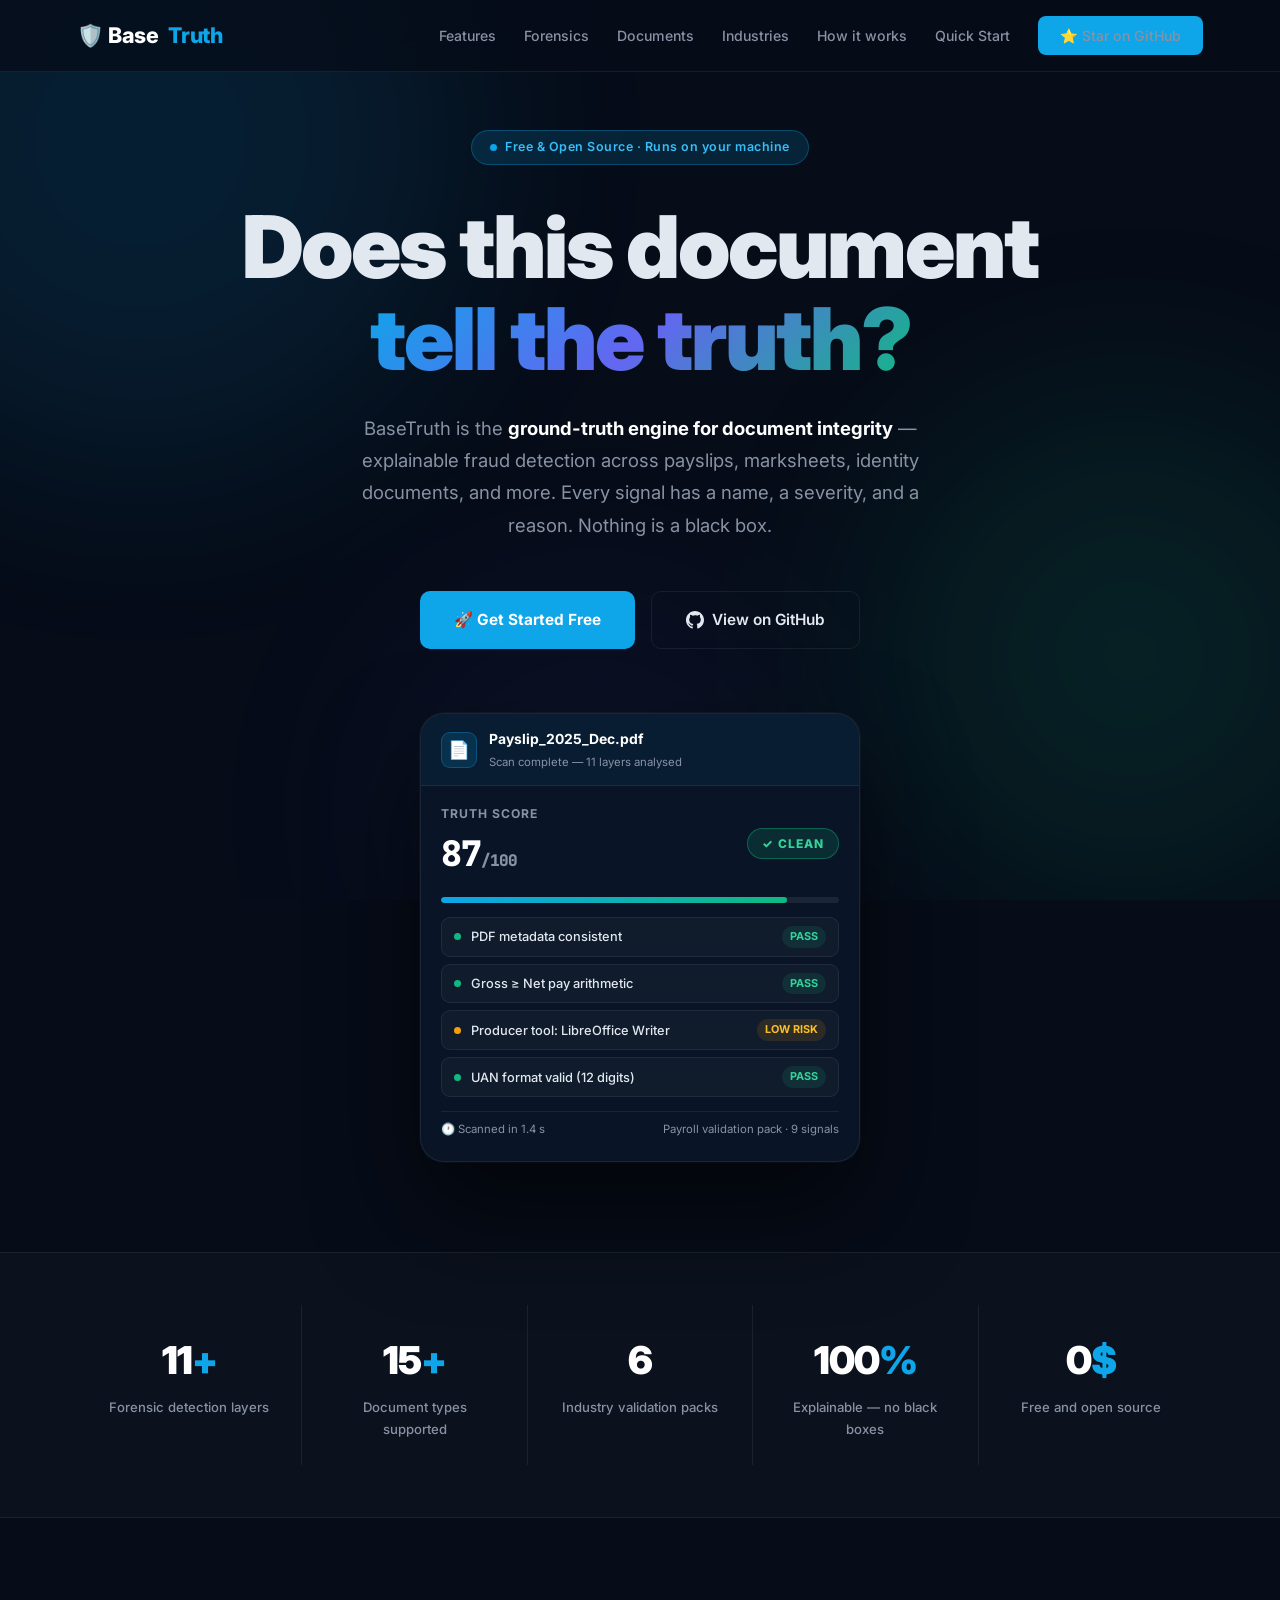
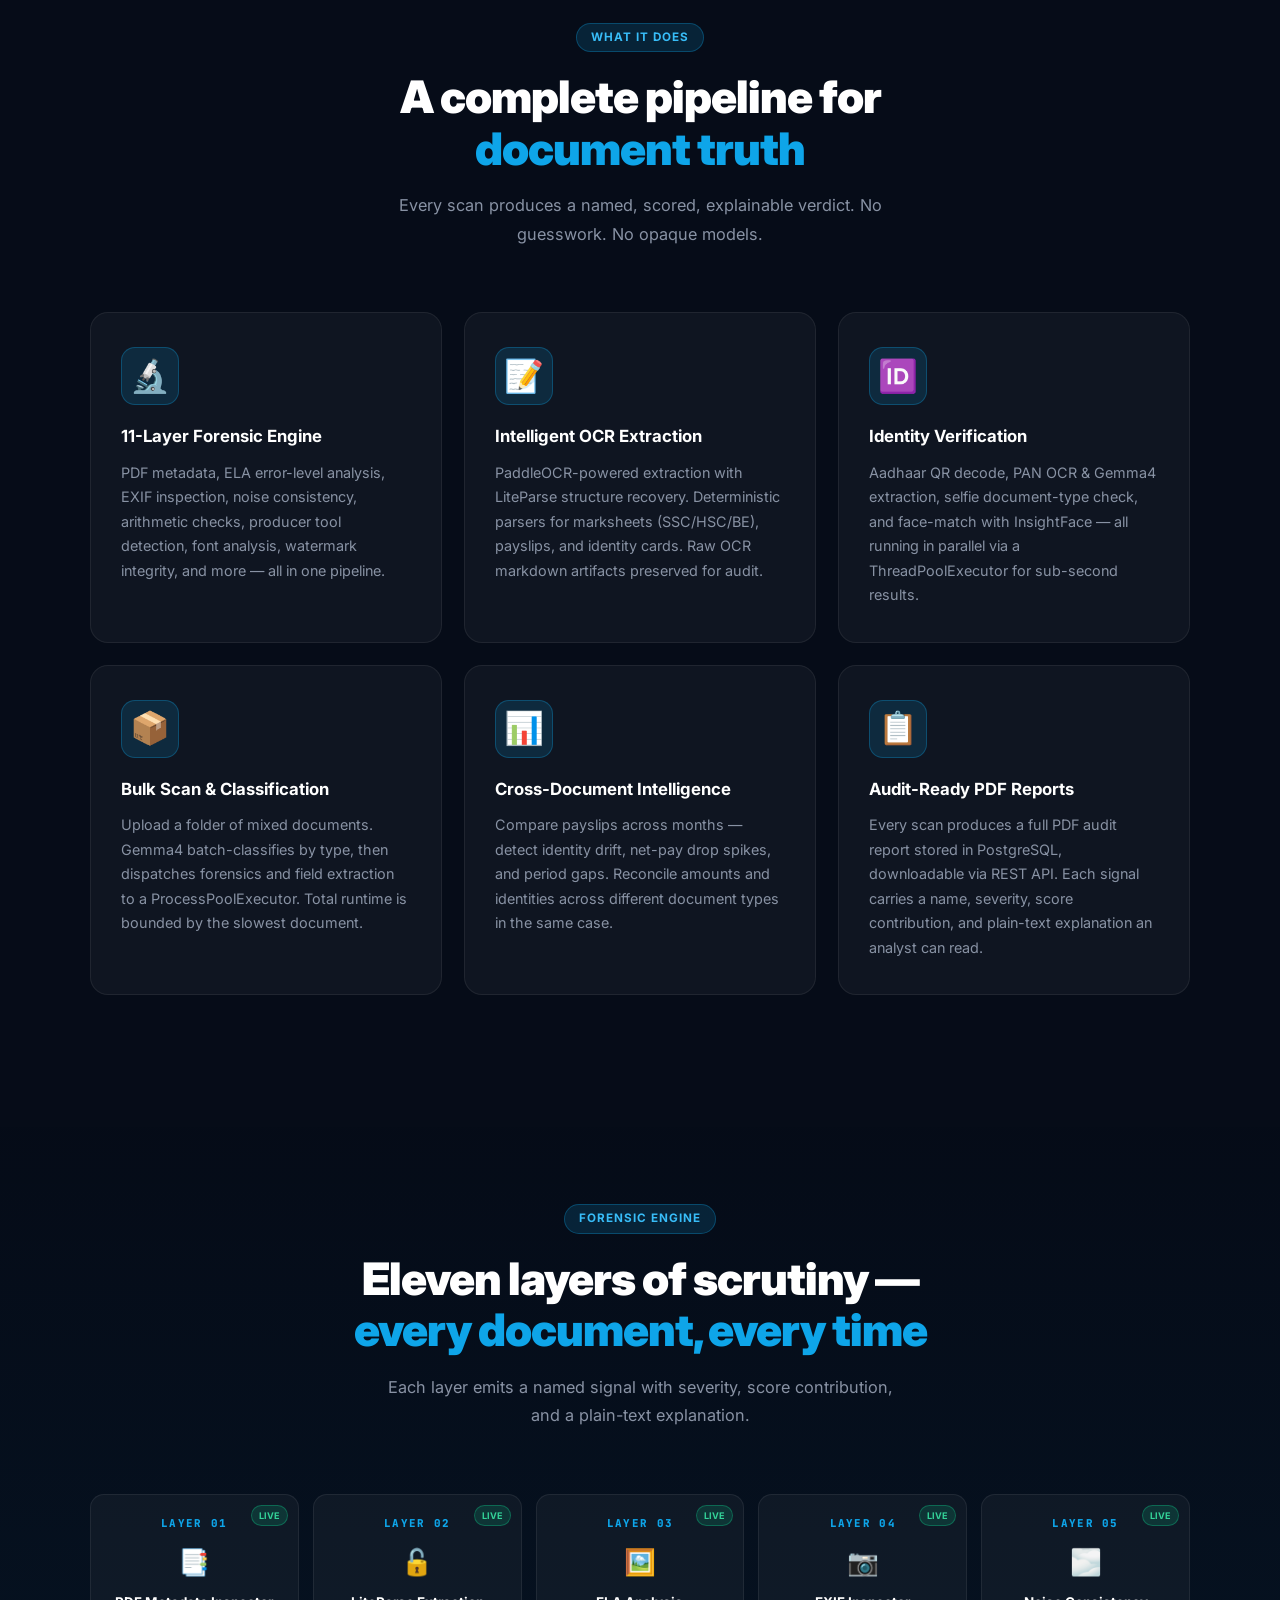
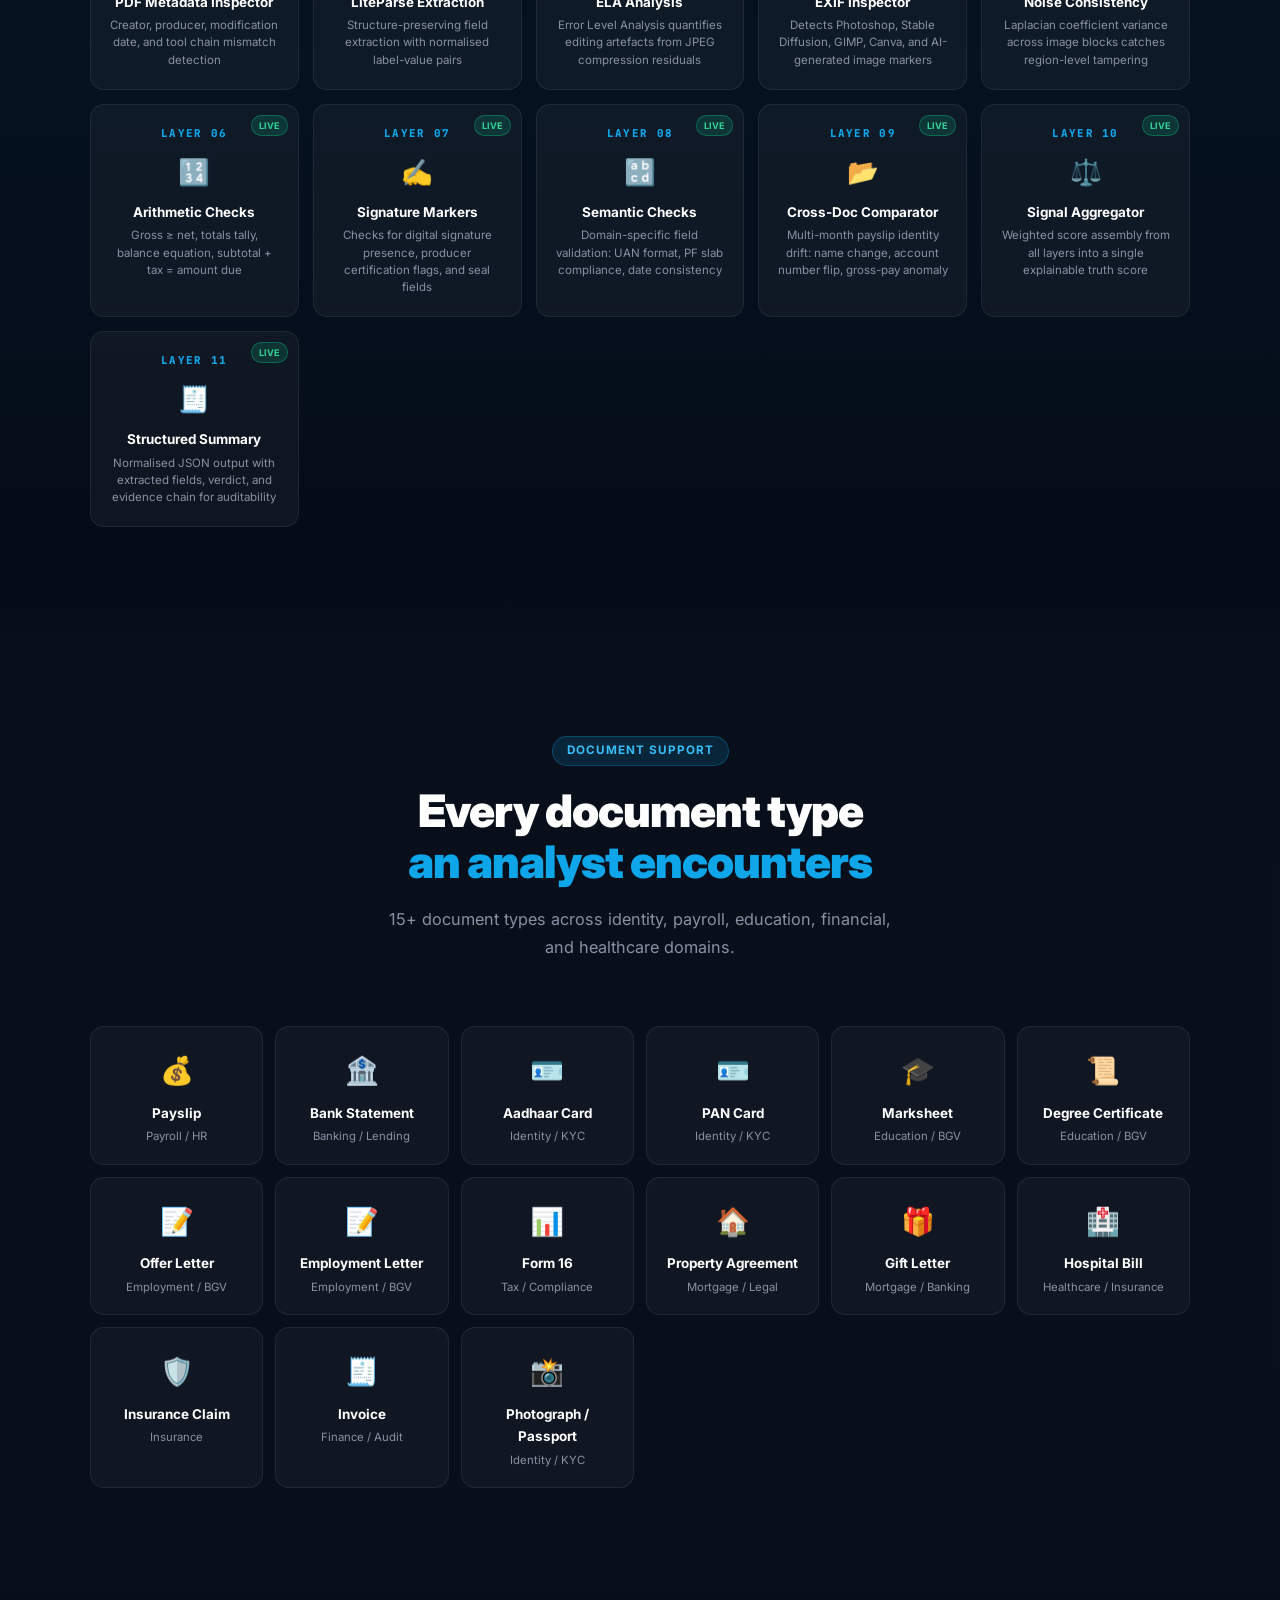
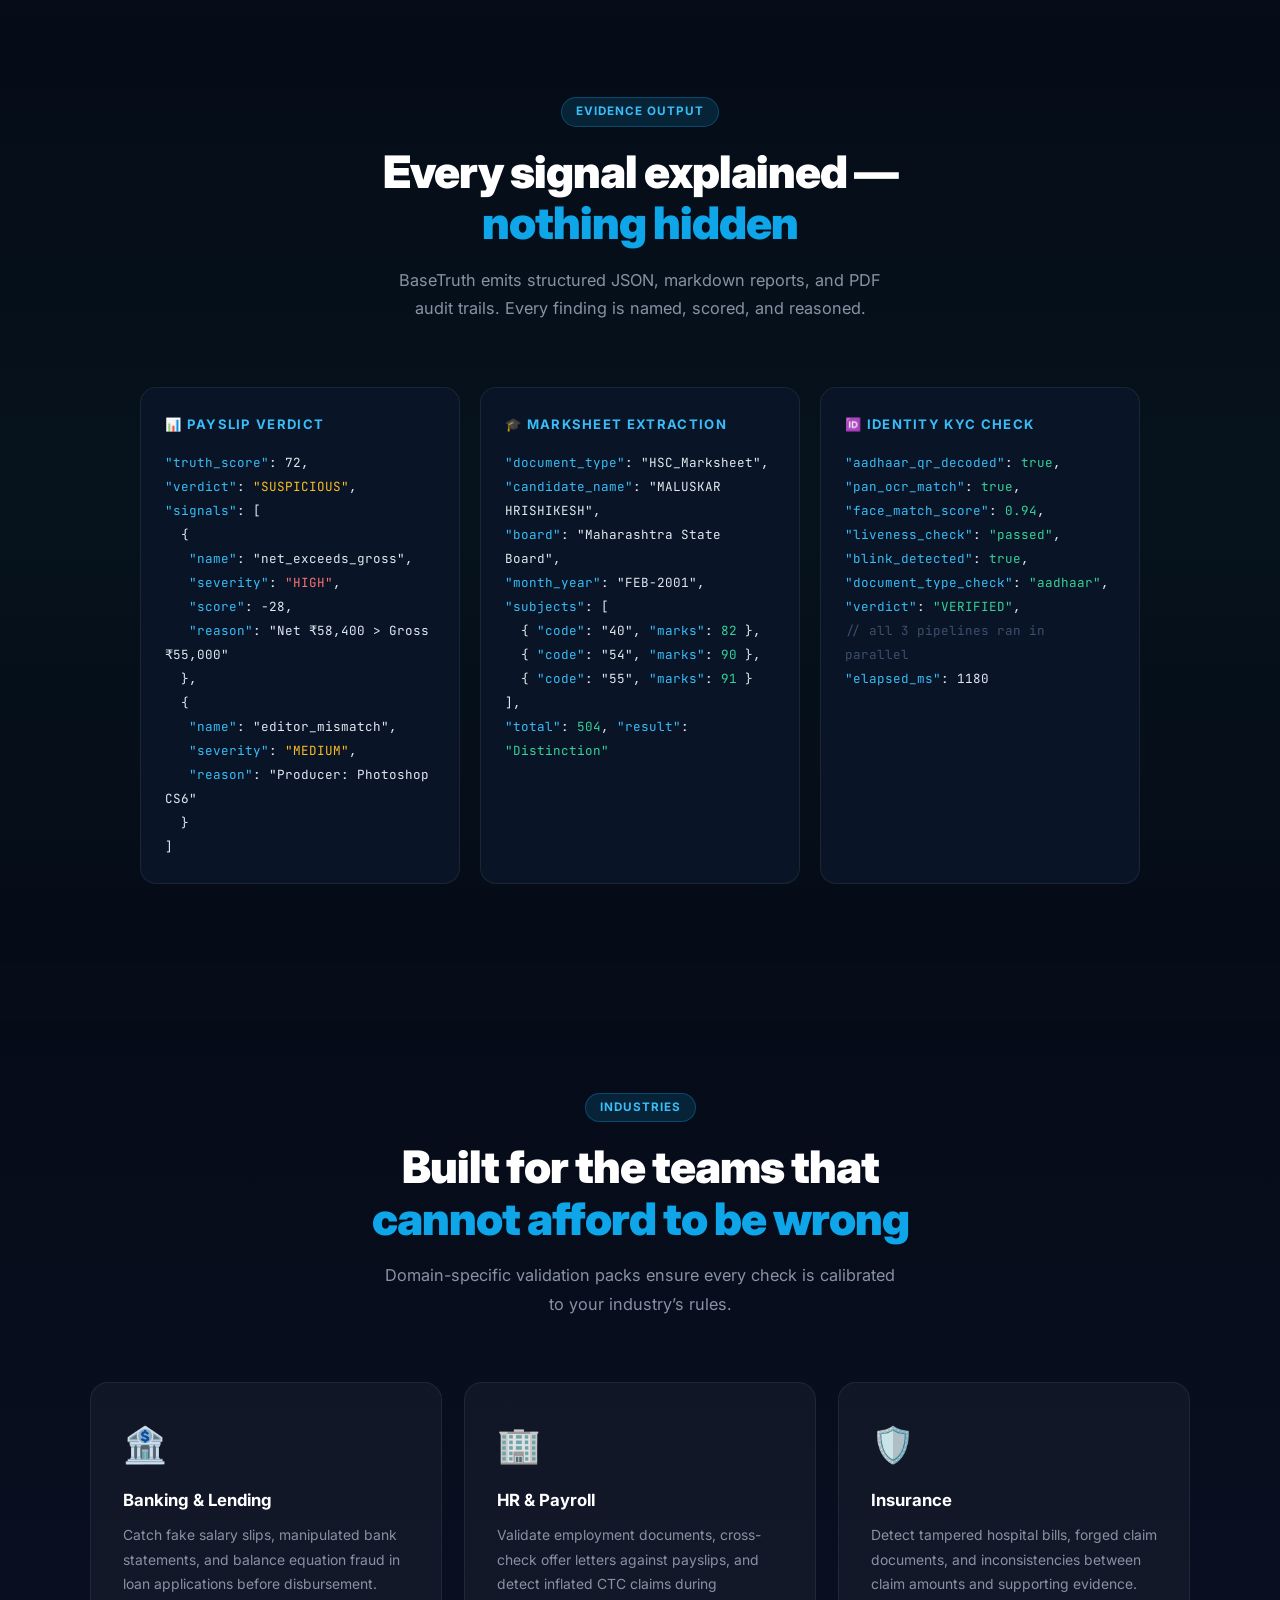
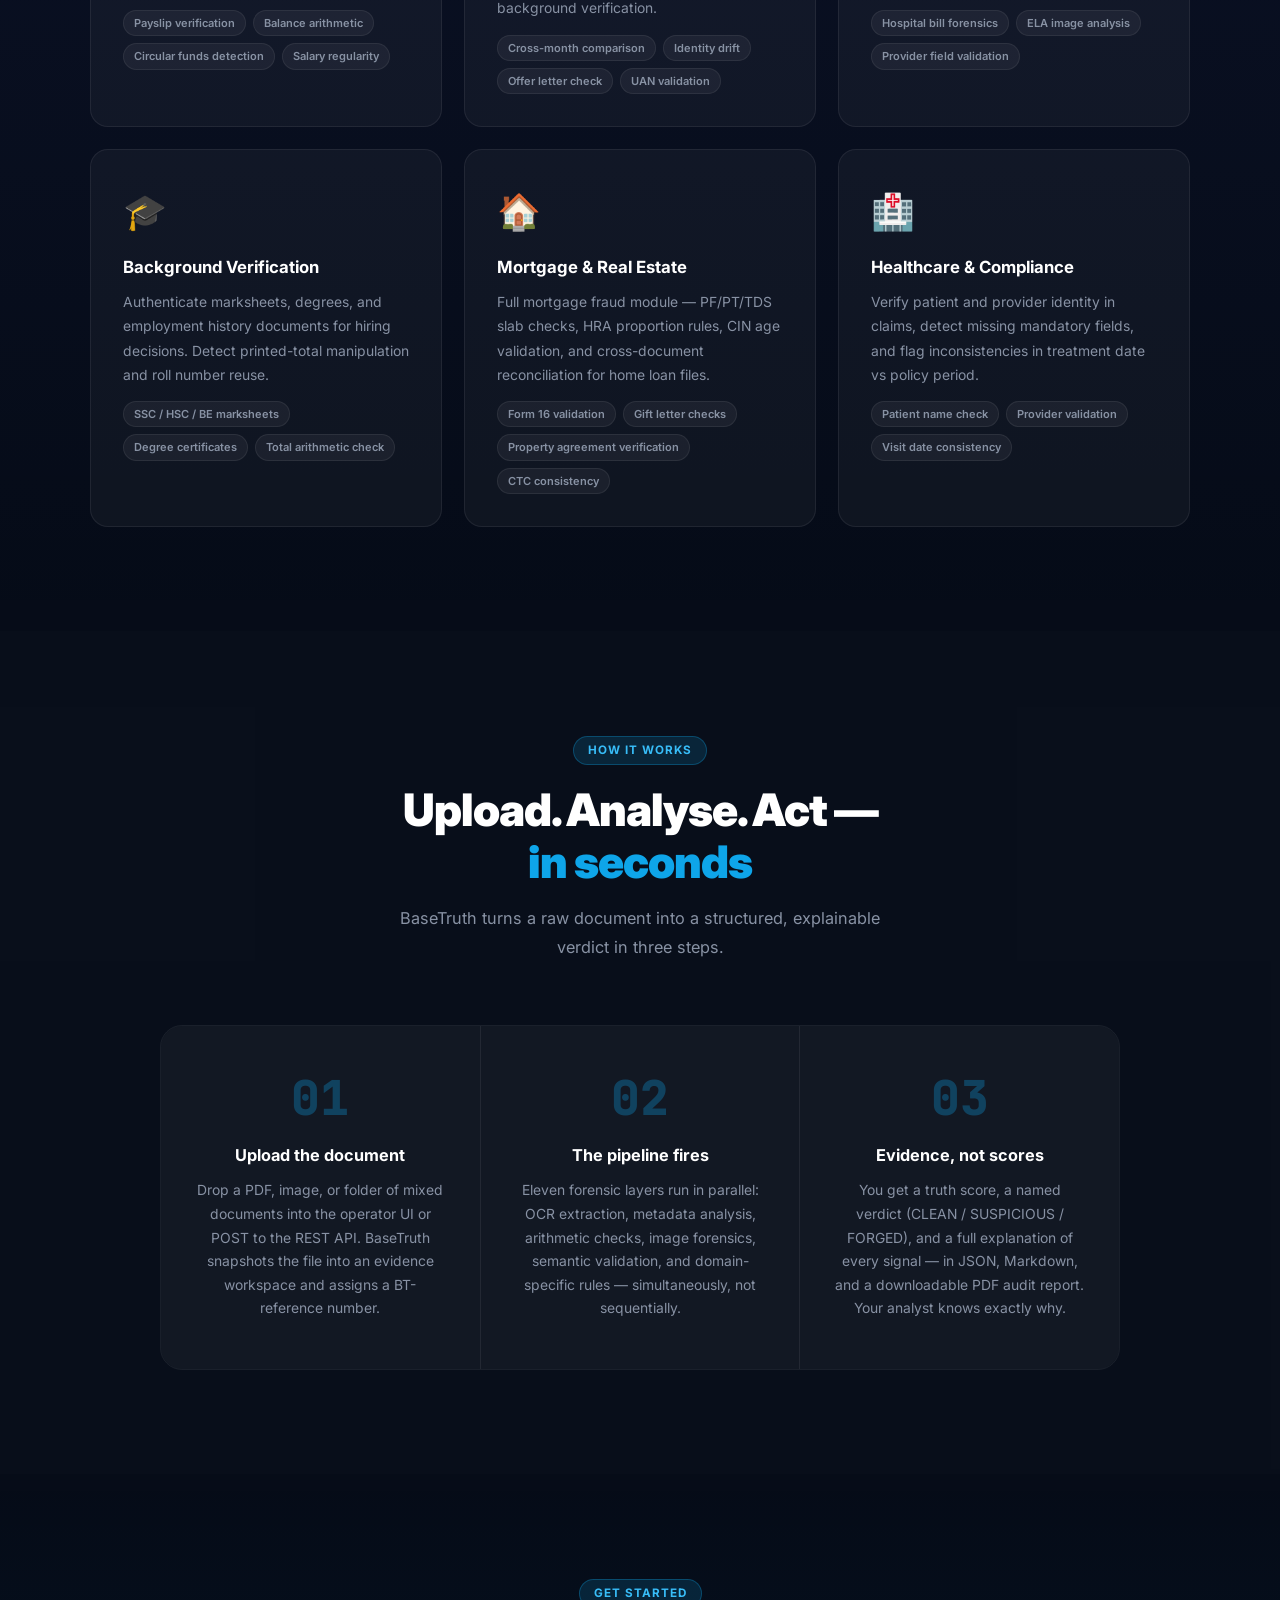
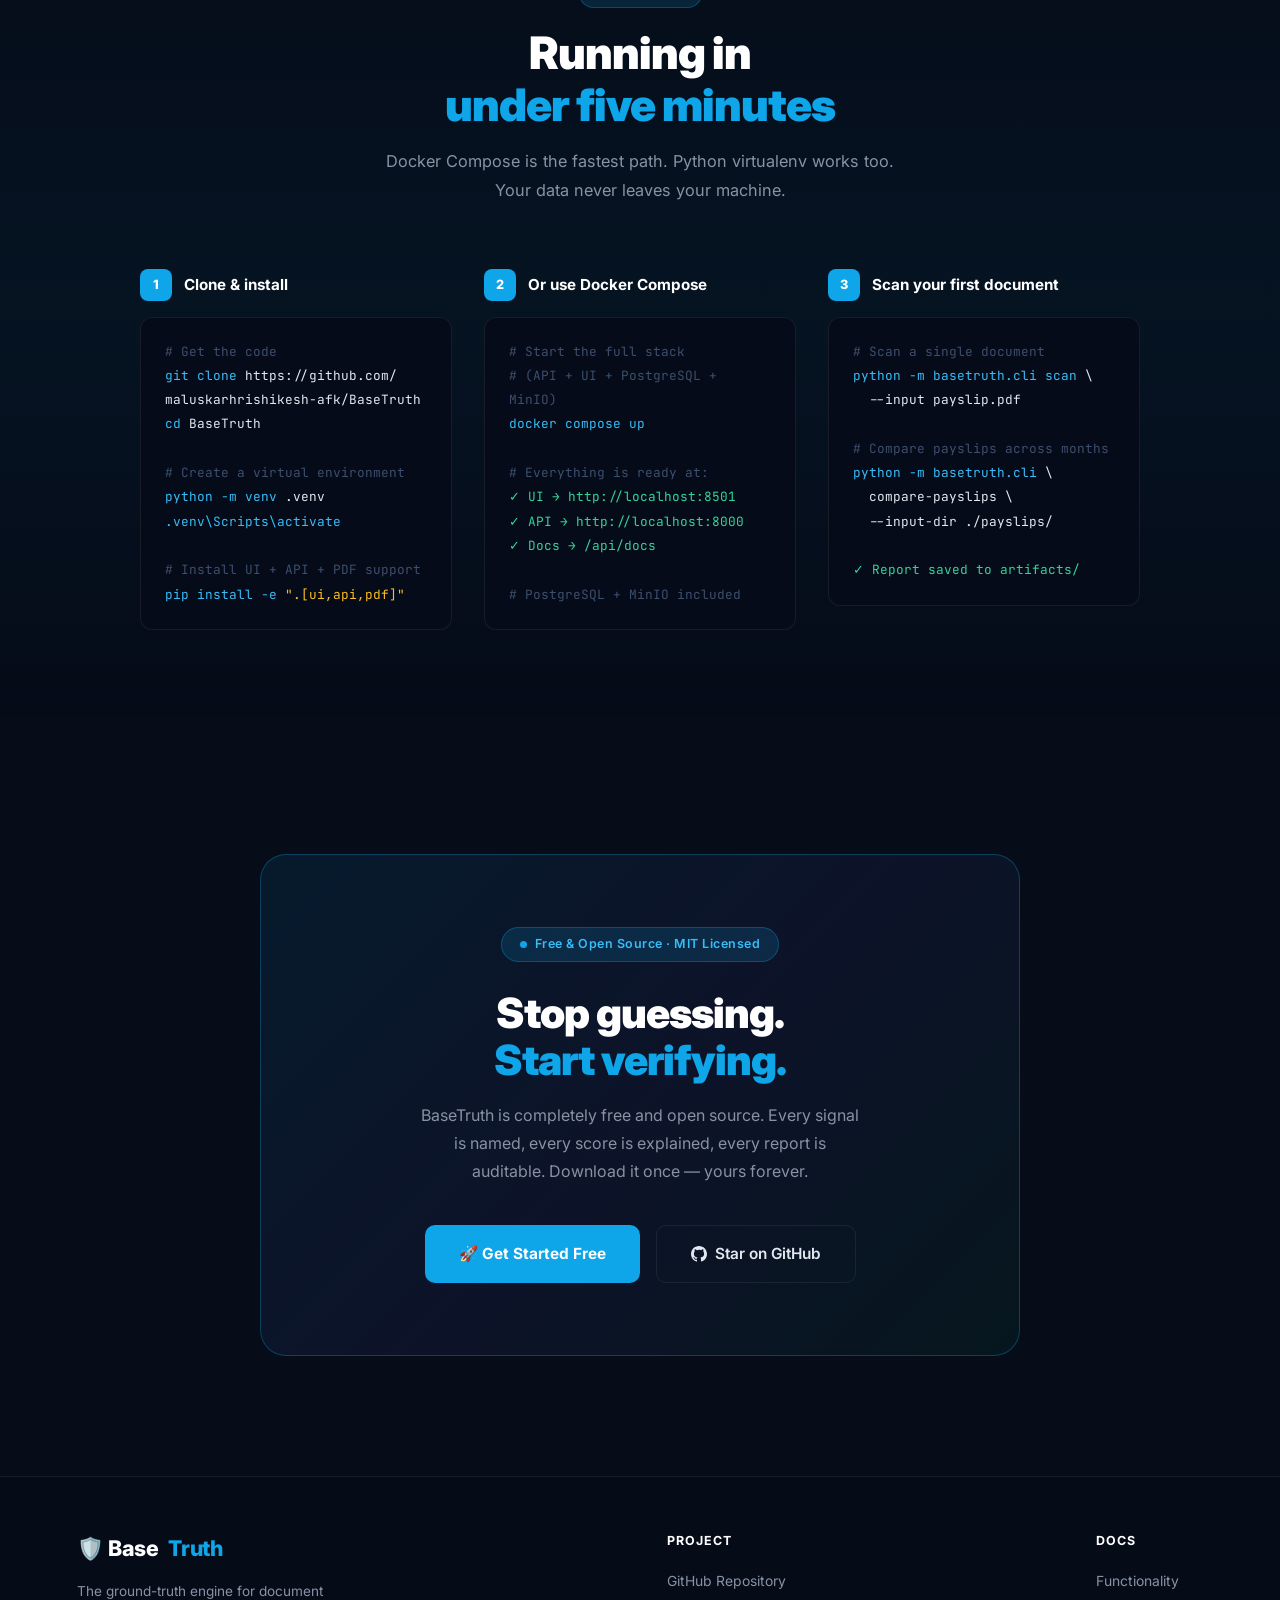
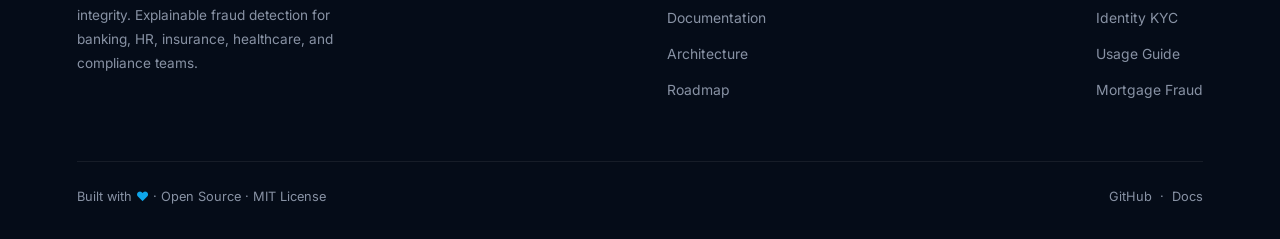
==== docs/index.html @ 38757c52 "feat: add BaseTruth landing page and GitHub Pages workflow" ====
<!DOCTYPE html>
<html lang="en">

<head>
    <meta charset="UTF-8" />
    <meta name="viewport" content="width=device-width, initial-scale=1.0" />
    <title>BaseTruth — Document Fraud Detection &amp; Identity Verification</title>
    <meta name="description"
        content="BaseTruth is the ground-truth engine for document integrity. Detect forged payslips, fake marksheets, tampered bank statements, and identity fraud with explainable AI forensics." />
    <link rel="preconnect" href="https://fonts.googleapis.com" />
    <link rel="preconnect" href="https://fonts.gstatic.com" crossorigin />
    <link
        href="https://fonts.googleapis.com/css2?family=Inter:wght@300;400;500;600;700;800;900&family=JetBrains+Mono:wght@400;500&display=swap"
        rel="stylesheet" />

    <style>
        *, *::before, *::after { box-sizing: border-box; margin: 0; padding: 0; }

        :root {
            --blue: #0ea5e9;
            --blue-light: #38bdf8;
            --blue-dim: rgba(14,165,233,0.15);
            --emerald: #10b981;
            --emerald-dim: rgba(16,185,129,0.15);
            --amber: #f59e0b;
            --red: #ef4444;
            --bg0: #060c18;
            --bg1: #0a1628;
            --bg2: #0f1f35;
            --card-bg: rgba(255,255,255,0.04);
            --border: rgba(14,165,233,0.3);
            --border-dim: rgba(255,255,255,0.07);
            --text: #e2e8f0;
            --muted: #8892a4;
            --radius: 18px;
            --glow: 0 0 48px rgba(14,165,233,0.25);
        }

        html { scroll-behavior: smooth; }
        body {
            font-family: 'Inter', sans-serif;
            background: var(--bg0);
            color: var(--text);
            overflow-x: hidden;
            line-height: 1.65;
        }

        ::-webkit-scrollbar { width: 5px; }
        ::-webkit-scrollbar-track { background: var(--bg1); }
        ::-webkit-scrollbar-thumb { background: var(--blue); border-radius: 3px; }

        /* Orbs */
        .bg-orbs { position: fixed; inset: 0; pointer-events: none; z-index: 0; overflow: hidden; }
        .orb {
            position: absolute; border-radius: 50%;
            filter: blur(110px); opacity: 0.12;
            animation: drift 22s ease-in-out infinite alternate;
        }
        .orb-1 { width: 640px; height: 640px; background: var(--blue); top: -180px; left: -180px; animation-duration: 24s; }
        .orb-2 { width: 500px; height: 500px; background: var(--emerald); top: 45%; right: -100px; animation-duration: 30s; animation-delay: -11s; }
        .orb-3 { width: 420px; height: 420px; background: #6366f1; bottom: -120px; left: 30%; animation-duration: 26s; animation-delay: -16s; opacity: 0.08; }
        @keyframes drift { 0% { transform: translate(0,0) scale(1); } 100% { transform: translate(60px,44px) scale(1.1); } }

        /* NAV */
        nav {
            position: fixed; top: 0; left: 0; right: 0; z-index: 100;
            display: flex; align-items: center; justify-content: space-between;
            padding: 16px 6%;
            background: rgba(6,12,24,0.72);
            backdrop-filter: blur(24px);
            border-bottom: 1px solid var(--border-dim);
            transition: background 0.3s;
        }
        .nav-logo {
            display: flex; align-items: center; gap: 10px;
            font-size: 1.35rem; font-weight: 800; color: #fff;
            text-decoration: none; letter-spacing: -0.4px;
        }
        .nav-logo span { color: var(--blue); }
        .nav-links { display: flex; gap: 28px; align-items: center; }
        .nav-links a { color: var(--muted); text-decoration: none; font-size: 0.88rem; font-weight: 500; transition: color 0.2s; }
        .nav-links a:hover { color: #fff; }
        .btn-nav {
            padding: 8px 22px; border-radius: 8px; background: var(--blue);
            color: #fff; font-size: 0.84rem; font-weight: 700;
            text-decoration: none; transition: all 0.2s; border: none; cursor: pointer;
        }
        .btn-nav:hover { background: var(--blue-light); transform: translateY(-1px); box-shadow: var(--glow); }
        .hamburger { display: none; flex-direction: column; gap: 5px; cursor: pointer; }
        .hamburger span { display: block; width: 24px; height: 2px; background: var(--text); border-radius: 2px; transition: all 0.3s; }

        section { position: relative; z-index: 1; }

        /* HERO */
        #hero {
            min-height: 100vh; display: flex; flex-direction: column;
            align-items: center; justify-content: center;
            text-align: center; padding: 130px 6% 90px;
        }
        .badge {
            display: inline-flex; align-items: center; gap: 8px;
            padding: 6px 18px; border-radius: 100px;
            border: 1px solid var(--border); background: var(--blue-dim);
            font-size: 0.78rem; font-weight: 600; color: var(--blue-light);
            margin-bottom: 36px; letter-spacing: 0.5px;
            animation: fadeUp 0.8s ease both;
        }
        .badge-dot {
            width: 7px; height: 7px; background: var(--blue);
            border-radius: 50%; animation: pulse 1.5s ease-in-out infinite;
        }
        @keyframes pulse { 0%,100% { transform: scale(1); opacity: 1; } 50% { transform: scale(1.4); opacity: 0.6; } }

        h1 {
            font-size: clamp(2.8rem, 7vw, 5.4rem);
            font-weight: 900; line-height: 1.07; letter-spacing: -2px;
            margin-bottom: 26px; animation: fadeUp 0.8s 0.1s ease both;
        }
        h1 .gradient-text {
            background: linear-gradient(135deg, var(--blue) 0%, #6366f1 50%, var(--emerald) 100%);
            -webkit-background-clip: text; background-clip: text; -webkit-text-fill-color: transparent;
        }
        .hero-sub {
            max-width: 620px; font-size: 1.16rem; color: var(--muted);
            margin-bottom: 50px; line-height: 1.75;
            animation: fadeUp 0.8s 0.2s ease both;
        }
        .hero-buttons {
            display: flex; gap: 16px; flex-wrap: wrap; justify-content: center;
            margin-bottom: 64px; animation: fadeUp 0.8s 0.3s ease both;
        }
        .btn-primary {
            display: inline-flex; align-items: center; gap: 8px;
            padding: 15px 34px; border-radius: 10px; background: var(--blue);
            color: #fff; font-size: 0.96rem; font-weight: 700;
            text-decoration: none; transition: all 0.25s; border: none; cursor: pointer;
        }
        .btn-primary:hover { background: var(--blue-light); transform: translateY(-2px); box-shadow: 0 14px 44px rgba(14,165,233,0.4); }
        .btn-secondary {
            display: inline-flex; align-items: center; gap: 8px;
            padding: 15px 34px; border-radius: 10px; background: transparent;
            color: var(--text); font-size: 0.96rem; font-weight: 600;
            text-decoration: none; border: 1px solid var(--border-dim); transition: all 0.25s; cursor: pointer;
        }
        .btn-secondary:hover { border-color: var(--border); background: var(--card-bg); transform: translateY(-2px); }

        /* Hero scan result mockup */
        .hero-scan-card {
            width: 100%; max-width: 440px;
            border-radius: 24px; overflow: hidden;
            background: rgba(10,22,40,0.95);
            border: 1px solid var(--border-dim);
            box-shadow: 0 48px 100px rgba(0,0,0,0.6), 0 0 0 1px rgba(255,255,255,0.04);
            animation: fadeUp 0.8s 0.4s ease both;
            text-align: left;
        }
        .scan-topbar {
            display: flex; align-items: center; gap: 12px;
            padding: 14px 20px;
            background: rgba(14,165,233,0.06);
            border-bottom: 1px solid var(--border-dim);
        }
        .scan-icon-wrap {
            width: 36px; height: 36px; border-radius: 9px;
            background: var(--blue-dim); border: 1px solid var(--border);
            display: flex; align-items: center; justify-content: center; font-size: 1.1rem; flex-shrink: 0;
        }
        .scan-file-name { font-weight: 700; font-size: 0.87rem; color: #fff; }
        .scan-status-line { font-size: 0.71rem; color: var(--muted); margin-top: 2px; }
        .scan-body { padding: 18px 20px 22px; display: flex; flex-direction: column; gap: 14px; }
        .score-row { display: flex; align-items: center; justify-content: space-between; }
        .score-label { font-size: 0.76rem; font-weight: 700; text-transform: uppercase; letter-spacing: 0.08em; color: var(--muted); }
        .score-value { font-size: 2.2rem; font-weight: 900; color: #fff; letter-spacing: -1px; font-family: 'JetBrains Mono', monospace; }
        .verdict-chip {
            padding: 5px 14px; border-radius: 100px; font-size: 0.75rem; font-weight: 800; letter-spacing: 0.08em;
        }
        .verdict-clean { background: rgba(16,185,129,0.15); color: #34d399; border: 1px solid rgba(16,185,129,0.4); }
        .verdict-suspicious { background: rgba(245,158,11,0.15); color: #fbbf24; border: 1px solid rgba(245,158,11,0.4); }
        .verdict-forged { background: rgba(239,68,68,0.15); color: #f87171; border: 1px solid rgba(239,68,68,0.4); }
        .score-bar-wrap { height: 6px; background: rgba(255,255,255,0.07); border-radius: 3px; overflow: hidden; }
        .score-bar { height: 100%; border-radius: 3px; background: linear-gradient(90deg, var(--blue), var(--emerald)); transition: width 1.2s ease; width: 87%; }
        .signal-list { display: flex; flex-direction: column; gap: 7px; }
        .signal-row {
            display: flex; align-items: center; gap: 10px;
            padding: 8px 12px; border-radius: 9px; font-size: 0.8rem;
            background: rgba(255,255,255,0.03); border: 1px solid var(--border-dim);
        }
        .signal-dot { width: 7px; height: 7px; border-radius: 50%; flex-shrink: 0; }
        .sig-clean { background: var(--emerald); }
        .sig-warn  { background: var(--amber); }
        .sig-fail  { background: var(--red); }
        .signal-name { color: var(--text); font-weight: 500; flex: 1; }
        .signal-badge { font-size: 0.68rem; font-weight: 700; padding: 2px 8px; border-radius: 100px; }
        .sb-clean { background: rgba(16,185,129,0.12); color: #34d399; }
        .sb-warn  { background: rgba(245,158,11,0.12); color: #fbbf24; }
        .sb-fail  { background: rgba(239,68,68,0.12); color: #f87171; }
        .scan-footer-row { display: flex; justify-content: space-between; align-items: center; font-size: 0.71rem; color: var(--muted); padding-top: 8px; border-top: 1px solid var(--border-dim); }

        /* STATS */
        .stats-bar {
            display: flex; flex-wrap: wrap; justify-content: center;
            padding: 52px 6%;
            background: rgba(255,255,255,0.02);
            border-top: 1px solid var(--border-dim);
            border-bottom: 1px solid var(--border-dim);
        }
        .stat-item { flex: 1; min-width: 150px; max-width: 240px; padding: 24px 28px; text-align: center; border-right: 1px solid var(--border-dim); }
        .stat-item:last-child { border-right: none; }
        .stat-number { font-size: 2.4rem; font-weight: 900; color: #fff; letter-spacing: -1px; }
        .stat-number span { color: var(--blue); }
        .stat-label { font-size: 0.82rem; color: var(--muted); margin-top: 5px; font-weight: 500; }

        /* Section commons */
        .section-header { text-align: center; margin-bottom: 64px; }
        .section-tag {
            display: inline-block; padding: 4px 14px; border-radius: 100px;
            border: 1px solid var(--border); background: var(--blue-dim);
            font-size: 0.73rem; font-weight: 700; color: var(--blue-light);
            letter-spacing: 1px; text-transform: uppercase; margin-bottom: 20px;
        }
        h2 { font-size: clamp(1.9rem, 4vw, 2.8rem); font-weight: 900; letter-spacing: -1px; line-height: 1.15; color: #fff; margin-bottom: 16px; }
        h2 em { font-style: normal; color: var(--blue); }
        .section-sub { font-size: 1.02rem; color: var(--muted); max-width: 520px; margin: 0 auto; line-height: 1.75; }
        .section-pad { padding: 104px 6%; }
        .section-pad-sm { padding: 72px 6%; }

        /* FEATURE CARDS */
        .features-grid { display: grid; grid-template-columns: repeat(auto-fit, minmax(300px, 1fr)); gap: 22px; max-width: 1100px; margin: 0 auto; }
        .feature-card {
            background: var(--card-bg); border: 1px solid var(--border-dim);
            border-radius: var(--radius); padding: 34px 30px;
            transition: all 0.3s; position: relative; overflow: hidden;
        }
        .feature-card::before { content: ''; position: absolute; top: 0; left: 0; right: 0; height: 2px; background: linear-gradient(90deg, transparent, var(--blue), transparent); opacity: 0; transition: opacity 0.3s; }
        .feature-card:hover { border-color: var(--border); transform: translateY(-4px); box-shadow: 0 24px 60px rgba(0,0,0,0.28), var(--glow); }
        .feature-card:hover::before { opacity: 1; }
        .feature-icon { font-size: 2rem; margin-bottom: 18px; display: flex; align-items: center; justify-content: center; width: 58px; height: 58px; background: var(--blue-dim); border-radius: 14px; border: 1px solid var(--border); }
        .feature-title { font-size: 1.05rem; font-weight: 700; color: #fff; margin-bottom: 10px; }
        .feature-desc { font-size: 0.9rem; color: var(--muted); line-height: 1.7; }

        /* FORENSIC LAYERS */
        #forensics { background: linear-gradient(180deg, transparent 0%, rgba(14,165,233,0.04) 50%, transparent 100%); }
        .layers-grid { display: grid; grid-template-columns: repeat(auto-fit, minmax(200px, 1fr)); gap: 14px; max-width: 1100px; margin: 0 auto; }
        .layer-card {
            background: var(--card-bg); border: 1px solid var(--border-dim); border-radius: 14px;
            padding: 20px 18px; text-align: center; transition: all 0.3s; position: relative;
        }
        .layer-card:hover { transform: translateY(-4px); border-color: var(--border); box-shadow: 0 14px 36px rgba(0,0,0,0.3); }
        .layer-num { font-size: 0.68rem; font-weight: 800; color: var(--blue); letter-spacing: 0.12em; text-transform: uppercase; margin-bottom: 8px; font-family: 'JetBrains Mono', monospace; }
        .layer-icon { font-size: 1.6rem; margin-bottom: 8px; }
        .layer-name { font-size: 0.84rem; font-weight: 700; color: #fff; margin-bottom: 4px; }
        .layer-desc { font-size: 0.72rem; color: var(--muted); line-height: 1.5; }
        .layer-badge { position: absolute; top: 10px; right: 10px; padding: 2px 7px; border-radius: 100px; font-size: 0.57rem; font-weight: 700; }
        .badge-live { background: rgba(16,185,129,0.18); color: #34d399; border: 1px solid rgba(16,185,129,0.4); }
        .badge-soon { background: rgba(14,165,233,0.12); color: var(--blue-light); border: 1px solid var(--border); }

        /* DOCUMENT TYPES */
        #documents { background: rgba(255,255,255,0.01); }
        .doc-grid { display: grid; grid-template-columns: repeat(auto-fit, minmax(170px, 1fr)); gap: 12px; max-width: 1100px; margin: 0 auto; }
        .doc-card {
            background: var(--card-bg); border: 1px solid var(--border-dim); border-radius: 14px;
            padding: 22px 16px 18px; text-align: center; transition: all 0.3s; cursor: default;
        }
        .doc-card:hover { transform: translateY(-4px); border-color: var(--border); background: rgba(14,165,233,0.05); }
        .doc-emoji { font-size: 1.7rem; margin-bottom: 8px; }
        .doc-name { font-size: 0.84rem; font-weight: 700; color: #fff; margin-bottom: 3px; }
        .doc-industry { font-size: 0.71rem; color: var(--muted); }

        /* HOW IT WORKS */
        #how { background: rgba(255,255,255,0.01); }
        .steps { display: flex; max-width: 960px; margin: 0 auto; border: 1px solid var(--border-dim); border-radius: 22px; overflow: hidden; }
        .step { flex: 1; padding: 48px 34px; text-align: center; border-right: 1px solid var(--border-dim); background: var(--card-bg); transition: background 0.3s; }
        .step:last-child { border-right: none; }
        .step:hover { background: rgba(14,165,233,0.05); }
        .step-number { font-size: 3rem; font-weight: 900; color: var(--blue); opacity: 0.3; line-height: 1; margin-bottom: 20px; font-family: 'JetBrains Mono', monospace; }
        .step-title { font-size: 1.02rem; font-weight: 700; color: #fff; margin-bottom: 10px; }
        .step-desc { font-size: 0.87rem; color: var(--muted); line-height: 1.7; }

        /* SIGNALS DEMO */
        #in-action { text-align: center; background: linear-gradient(180deg, transparent 0%, rgba(16,185,129,0.04) 50%, transparent 100%); }
        .demo-grid { display: grid; grid-template-columns: repeat(auto-fit, minmax(300px, 1fr)); gap: 20px; max-width: 1000px; margin: 0 auto; text-align: left; }
        .demo-card {
            background: rgba(10,22,40,0.95); border: 1px solid var(--border-dim);
            border-radius: 16px; padding: 24px; font-family: 'JetBrains Mono', monospace;
            font-size: 0.79rem; line-height: 1.9; overflow: hidden;
        }
        .demo-card-title { font-family: 'Inter', sans-serif; font-size: 0.82rem; font-weight: 700; color: var(--blue-light); margin-bottom: 14px; text-transform: uppercase; letter-spacing: 0.1em; display: flex; align-items: center; gap: 8px; }
        .dc-pass { color: #34d399; }
        .dc-warn { color: #fbbf24; }
        .dc-fail { color: #f87171; }
        .dc-key  { color: var(--blue-light); }
        .dc-val  { color: var(--text); }
        .dc-comment { color: #3d4f6e; }

        /* QUICK START */
        #quickstart { background: linear-gradient(180deg, transparent, rgba(14,165,233,0.05), transparent); }
        .qs-grid { display: grid; grid-template-columns: repeat(3, 1fr); gap: 32px; max-width: 1000px; margin: 0 auto; }
        .qs-step-label { display: flex; align-items: center; gap: 12px; margin-bottom: 16px; }
        .qs-num { width: 32px; height: 32px; border-radius: 8px; background: var(--blue); color: #fff; display: flex; align-items: center; justify-content: center; font-size: 0.8rem; font-weight: 800; flex-shrink: 0; }
        .qs-title { font-size: 0.95rem; font-weight: 700; color: #fff; }
        .code-block { background: rgba(6,12,24,0.96); border: 1px solid var(--border-dim); border-radius: 12px; padding: 22px 24px; font-family: 'JetBrains Mono', monospace; font-size: 0.8rem; line-height: 1.9; overflow-x: auto; }
        .cb-comment { color: #3d4f6e; }
        .cb-cmd { color: var(--blue-light); }
        .cb-str { color: #fbbf24; }
        .cb-ok { color: #34d399; }

        /* INDUSTRIES */
        #industries { background: linear-gradient(180deg, transparent 0%, rgba(99,102,241,0.04) 50%, transparent 100%); }
        .industry-grid { display: grid; grid-template-columns: repeat(auto-fit, minmax(300px, 1fr)); gap: 22px; max-width: 1100px; margin: 0 auto; }
        .industry-card {
            background: var(--card-bg); border: 1px solid var(--border-dim);
            border-radius: var(--radius); padding: 32px; transition: all 0.3s; position: relative; overflow: hidden;
        }
        .industry-card::before { content: ''; position: absolute; top: 0; left: 0; right: 0; height: 2px; opacity: 0; transition: opacity 0.3s; }
        .industry-card:hover { transform: translateY(-4px); border-color: var(--border); box-shadow: 0 24px 60px rgba(0,0,0,0.28); }
        .industry-card:hover::before { opacity: 1; }
        .industry-card.c1::before { background: linear-gradient(90deg, transparent, #0ea5e9, transparent); }
        .industry-card.c2::before { background: linear-gradient(90deg, transparent, #10b981, transparent); }
        .industry-card.c3::before { background: linear-gradient(90deg, transparent, #6366f1, transparent); }
        .industry-card.c4::before { background: linear-gradient(90deg, transparent, #f59e0b, transparent); }
        .industry-card.c5::before { background: linear-gradient(90deg, transparent, #ec4899, transparent); }
        .industry-card.c6::before { background: linear-gradient(90deg, transparent, #a78bfa, transparent); }
        .industry-emoji { font-size: 2.2rem; margin-bottom: 14px; }
        .industry-name { font-size: 1.05rem; font-weight: 700; color: #fff; margin-bottom: 8px; }
        .industry-use-cases { font-size: 0.87rem; color: var(--muted); line-height: 1.75; }
        .industry-tags { display: flex; flex-wrap: wrap; gap: 7px; margin-top: 14px; }
        .itag { font-size: 0.69rem; font-weight: 600; padding: 3px 10px; border-radius: 100px; background: rgba(255,255,255,0.05); border: 1px solid var(--border-dim); color: var(--muted); }

        /* CTA */
        #cta { text-align: center; padding: 120px 6%; position: relative; overflow: hidden; }
        .cta-card { max-width: 760px; margin: 0 auto; background: linear-gradient(135deg, rgba(14,165,233,0.1) 0%, rgba(99,102,241,0.08) 50%, rgba(16,185,129,0.06) 100%); border: 1px solid var(--border); border-radius: 26px; padding: 72px 60px; }
        .cta-card h2 { font-size: clamp(1.8rem, 4vw, 2.6rem); margin-bottom: 16px; }
        .cta-card p { font-size: 1rem; color: var(--muted); max-width: 440px; margin: 0 auto 40px; line-height: 1.75; }
        .cta-buttons { display: flex; gap: 16px; justify-content: center; flex-wrap: wrap; }

        /* FOOTER */
        footer { padding: 54px 6% 32px; border-top: 1px solid var(--border-dim); background: rgba(6,12,24,0.6); }
        .footer-top { display: flex; justify-content: space-between; align-items: flex-start; flex-wrap: wrap; gap: 40px; margin-bottom: 48px; }
        .footer-brand p { font-size: 0.85rem; color: var(--muted); max-width: 280px; line-height: 1.75; margin-top: 14px; }
        .footer-links h4 { font-size: 0.78rem; font-weight: 700; color: #fff; text-transform: uppercase; letter-spacing: 1px; margin-bottom: 16px; }
        .footer-links ul { list-style: none; }
        .footer-links ul li { margin-bottom: 10px; }
        .footer-links ul a { font-size: 0.87rem; color: var(--muted); text-decoration: none; transition: color 0.2s; }
        .footer-links ul a:hover { color: var(--blue-light); }
        .footer-bottom { display: flex; justify-content: space-between; align-items: center; flex-wrap: wrap; gap: 12px; font-size: 0.8rem; color: var(--muted); padding-top: 24px; border-top: 1px solid var(--border-dim); }
        .footer-bottom a { color: var(--muted); text-decoration: none; }
        .footer-bottom a:hover { color: var(--blue-light); }
        .heart { color: var(--blue); }

        /* Animations */
        @keyframes fadeUp { from { opacity: 0; transform: translateY(26px); } to { opacity: 1; transform: translateY(0); } }
        .reveal { opacity: 0; transform: translateY(32px); transition: opacity 0.7s ease, transform 0.7s ease; }
        .reveal.visible { opacity: 1; transform: translateY(0); }

        /* Responsive */
        @media (max-width: 860px) {
            .nav-links { display: none; }
            .nav-links.open { display: flex; flex-direction: column; gap: 16px; position: fixed; top: 0; right: 0; bottom: 0; width: 260px; background: rgba(6,12,24,0.97); padding: 80px 32px 40px; border-left: 1px solid var(--border-dim); z-index: 200; backdrop-filter: blur(20px); }
            .nav-links.open a { font-size: 1rem; }
            .hamburger { display: flex; z-index: 300; }
            .steps { flex-direction: column; }
            .step { border-right: none; border-bottom: 1px solid var(--border-dim); }
            .step:last-child { border-bottom: none; }
            .qs-grid { grid-template-columns: 1fr; }
            .cta-card { padding: 48px 28px; }
            .footer-top { flex-direction: column; }
            .stat-item { border-right: none; border-bottom: 1px solid var(--border-dim); }
            .stat-item:last-child { border-bottom: none; }
        }
        @media (max-width: 520px) {
            h1 { letter-spacing: -1.5px; }
            .hero-buttons { flex-direction: column; align-items: stretch; }
            .btn-primary, .btn-secondary { justify-content: center; }
        }
    </style>
</head>

<body>

    <div class="bg-orbs">
        <div class="orb orb-1"></div>
        <div class="orb orb-2"></div>
        <div class="orb orb-3"></div>
    </div>

    <!-- NAV -->
    <nav id="navbar">
        <a href="#hero" class="nav-logo">
            🛡️ Base<span>Truth</span>
        </a>
        <div class="nav-links" id="navLinks">
            <a href="#features">Features</a>
            <a href="#forensics">Forensics</a>
            <a href="#documents">Documents</a>
            <a href="#industries">Industries</a>
            <a href="#how">How it works</a>
            <a href="#quickstart">Quick Start</a>
            <a href="https://github.com/maluskarhrishikesh-afk/BaseTruth" class="btn-nav">⭐ Star on GitHub</a>
        </div>
        <div class="hamburger" id="hamburger" onclick="toggleNav()">
            <span></span><span></span><span></span>
        </div>
    </nav>

    <!-- HERO -->
    <section id="hero">
        <div class="badge">
            <div class="badge-dot"></div> Free &amp; Open Source &middot; Runs on your machine
        </div>

        <h1>
            Does this document<br>
            <span class="gradient-text">tell the truth?</span>
        </h1>

        <p class="hero-sub">
            BaseTruth is the <strong style="color:#fff;">ground-truth engine for document integrity</strong> &mdash;
            explainable fraud detection across payslips, marksheets, identity documents, and more.
            Every signal has a name, a severity, and a reason. Nothing is a black box.
        </p>

        <div class="hero-buttons">
            <a href="#quickstart" class="btn-primary">🚀 Get Started Free</a>
            <a href="https://github.com/maluskarhrishikesh-afk/BaseTruth" class="btn-secondary">
                <svg width="18" height="18" viewBox="0 0 24 24" fill="currentColor">
                    <path d="M12 0C5.37 0 0 5.37 0 12c0 5.31 3.44 9.8 8.21 11.39.6.11.82-.26.82-.58l-.01-2.24c-3.34.72-4.04-1.41-4.04-1.41-.55-1.39-1.34-1.76-1.34-1.76-1.09-.75.08-.73.08-.73 1.21.08 1.84 1.24 1.84 1.24 1.07 1.83 2.81 1.3 3.5 1 .11-.78.42-1.3.76-1.6-2.67-.3-5.47-1.33-5.47-5.93 0-1.31.47-2.38 1.24-3.22-.12-.3-.54-1.52.12-3.18 0 0 1.01-.32 3.3 1.23a11.5 11.5 0 0 1 3-.4c1.02.01 2.04.14 3 .4 2.28-1.55 3.29-1.23 3.29-1.23.66 1.66.24 2.88.12 3.18.77.84 1.24 1.91 1.24 3.22 0 4.61-2.81 5.63-5.49 5.92.43.37.81 1.1.81 2.22l-.01 3.29c0 .32.22.7.83.58C20.57 21.8 24 17.31 24 12c0-6.63-5.37-12-12-12z"/>
                </svg>
                View on GitHub
            </a>
        </div>

        <!-- Scan result mockup -->
        <div class="hero-scan-card">
            <div class="scan-topbar">
                <div class="scan-icon-wrap">📄</div>
                <div>
                    <div class="scan-file-name">Payslip_2025_Dec.pdf</div>
                    <div class="scan-status-line">Scan complete &mdash; 11 layers analysed</div>
                </div>
            </div>
            <div class="scan-body">
                <div class="score-row">
                    <div>
                        <div class="score-label">Truth Score</div>
                        <div class="score-value">87<span style="font-size:1rem;color:var(--muted)">/100</span></div>
                    </div>
                    <div class="verdict-chip verdict-clean">✓ CLEAN</div>
                </div>
                <div class="score-bar-wrap"><div class="score-bar"></div></div>
                <div class="signal-list">
                    <div class="signal-row">
                        <div class="signal-dot sig-clean"></div>
                        <span class="signal-name">PDF metadata consistent</span>
                        <span class="signal-badge sb-clean">PASS</span>
                    </div>
                    <div class="signal-row">
                        <div class="signal-dot sig-clean"></div>
                        <span class="signal-name">Gross &ge; Net pay arithmetic</span>
                        <span class="signal-badge sb-clean">PASS</span>
                    </div>
                    <div class="signal-row">
                        <div class="signal-dot sig-warn"></div>
                        <span class="signal-name">Producer tool: LibreOffice Writer</span>
                        <span class="signal-badge sb-warn">LOW RISK</span>
                    </div>
                    <div class="signal-row">
                        <div class="signal-dot sig-clean"></div>
                        <span class="signal-name">UAN format valid (12 digits)</span>
                        <span class="signal-badge sb-clean">PASS</span>
                    </div>
                </div>
                <div class="scan-footer-row">
                    <span>🕐 Scanned in 1.4 s</span>
                    <span>Payroll validation pack · 9 signals</span>
                </div>
            </div>
        </div>
    </section>

    <!-- STATS -->
    <div class="stats-bar">
        <div class="stat-item reveal">
            <div class="stat-number">11<span>+</span></div>
            <div class="stat-label">Forensic detection layers</div>
        </div>
        <div class="stat-item reveal">
            <div class="stat-number">15<span>+</span></div>
            <div class="stat-label">Document types supported</div>
        </div>
        <div class="stat-item reveal">
            <div class="stat-number">6</div>
            <div class="stat-label">Industry validation packs</div>
        </div>
        <div class="stat-item reveal">
            <div class="stat-number">100<span>%</span></div>
            <div class="stat-label">Explainable — no black boxes</div>
        </div>
        <div class="stat-item reveal">
            <div class="stat-number">0<span>$</span></div>
            <div class="stat-label">Free and open source</div>
        </div>
    </div>

    <!-- FEATURES -->
    <section id="features" class="section-pad">
        <div class="section-header reveal">
            <div class="section-tag">What It Does</div>
            <h2>A complete pipeline for<br><em>document truth</em></h2>
            <p class="section-sub">Every scan produces a named, scored, explainable verdict. No guesswork. No opaque models.</p>
        </div>

        <div class="features-grid">
            <div class="feature-card reveal">
                <div class="feature-icon">🔬</div>
                <div class="feature-title">11-Layer Forensic Engine</div>
                <div class="feature-desc">PDF metadata, ELA error-level analysis, EXIF inspection, noise consistency, arithmetic checks, producer tool detection, font analysis, watermark integrity, and more &mdash; all in one pipeline.</div>
            </div>
            <div class="feature-card reveal">
                <div class="feature-icon">📝</div>
                <div class="feature-title">Intelligent OCR Extraction</div>
                <div class="feature-desc">PaddleOCR-powered extraction with LiteParse structure recovery. Deterministic parsers for marksheets (SSC/HSC/BE), payslips, and identity cards. Raw OCR markdown artifacts preserved for audit.</div>
            </div>
            <div class="feature-card reveal">
                <div class="feature-icon">🆔</div>
                <div class="feature-title">Identity Verification</div>
                <div class="feature-desc">Aadhaar QR decode, PAN OCR &amp; Gemma4 extraction, selfie document-type check, and face-match with InsightFace &mdash; all running in parallel via a ThreadPoolExecutor for sub-second results.</div>
            </div>
            <div class="feature-card reveal">
                <div class="feature-icon">📦</div>
                <div class="feature-title">Bulk Scan &amp; Classification</div>
                <div class="feature-desc">Upload a folder of mixed documents. Gemma4 batch-classifies by type, then dispatches forensics and field extraction to a ProcessPoolExecutor. Total runtime is bounded by the slowest document.</div>
            </div>
            <div class="feature-card reveal">
                <div class="feature-icon">📊</div>
                <div class="feature-title">Cross-Document Intelligence</div>
                <div class="feature-desc">Compare payslips across months &mdash; detect identity drift, net-pay drop spikes, and period gaps. Reconcile amounts and identities across different document types in the same case.</div>
            </div>
            <div class="feature-card reveal">
                <div class="feature-icon">📋</div>
                <div class="feature-title">Audit-Ready PDF Reports</div>
                <div class="feature-desc">Every scan produces a full PDF audit report stored in PostgreSQL, downloadable via REST API. Each signal carries a name, severity, score contribution, and plain-text explanation an analyst can read.</div>
            </div>
        </div>
    </section>

    <!-- FORENSIC LAYERS -->
    <section id="forensics" class="section-pad">
        <div class="section-header reveal">
            <div class="section-tag">Forensic Engine</div>
            <h2>Eleven layers of scrutiny &mdash;<br><em>every document, every time</em></h2>
            <p class="section-sub">Each layer emits a named signal with severity, score contribution, and a plain-text explanation.</p>
        </div>

        <div class="layers-grid">
            <div class="layer-card reveal">
                <span class="layer-badge badge-live">LIVE</span>
                <div class="layer-num">Layer 01</div>
                <div class="layer-icon">📑</div>
                <div class="layer-name">PDF Metadata Inspector</div>
                <div class="layer-desc">Creator, producer, modification date, and tool chain mismatch detection</div>
            </div>
            <div class="layer-card reveal">
                <span class="layer-badge badge-live">LIVE</span>
                <div class="layer-num">Layer 02</div>
                <div class="layer-icon">🔓</div>
                <div class="layer-name">LiteParse Extraction</div>
                <div class="layer-desc">Structure-preserving field extraction with normalised label-value pairs</div>
            </div>
            <div class="layer-card reveal">
                <span class="layer-badge badge-live">LIVE</span>
                <div class="layer-num">Layer 03</div>
                <div class="layer-icon">🖼️</div>
                <div class="layer-name">ELA Analysis</div>
                <div class="layer-desc">Error Level Analysis quantifies editing artefacts from JPEG compression residuals</div>
            </div>
            <div class="layer-card reveal">
                <span class="layer-badge badge-live">LIVE</span>
                <div class="layer-num">Layer 04</div>
                <div class="layer-icon">📷</div>
                <div class="layer-name">EXIF Inspector</div>
                <div class="layer-desc">Detects Photoshop, Stable Diffusion, GIMP, Canva, and AI-generated image markers</div>
            </div>
            <div class="layer-card reveal">
                <span class="layer-badge badge-live">LIVE</span>
                <div class="layer-num">Layer 05</div>
                <div class="layer-icon">🌫️</div>
                <div class="layer-name">Noise Consistency</div>
                <div class="layer-desc">Laplacian coefficient variance across image blocks catches region-level tampering</div>
            </div>
            <div class="layer-card reveal">
                <span class="layer-badge badge-live">LIVE</span>
                <div class="layer-num">Layer 06</div>
                <div class="layer-icon">🔢</div>
                <div class="layer-name">Arithmetic Checks</div>
                <div class="layer-desc">Gross &ge; net, totals tally, balance equation, subtotal + tax = amount due</div>
            </div>
            <div class="layer-card reveal">
                <span class="layer-badge badge-live">LIVE</span>
                <div class="layer-num">Layer 07</div>
                <div class="layer-icon">✍️</div>
                <div class="layer-name">Signature Markers</div>
                <div class="layer-desc">Checks for digital signature presence, producer certification flags, and seal fields</div>
            </div>
            <div class="layer-card reveal">
                <span class="layer-badge badge-live">LIVE</span>
                <div class="layer-num">Layer 08</div>
                <div class="layer-icon">🔡</div>
                <div class="layer-name">Semantic Checks</div>
                <div class="layer-desc">Domain-specific field validation: UAN format, PF slab compliance, date consistency</div>
            </div>
            <div class="layer-card reveal">
                <span class="layer-badge badge-live">LIVE</span>
                <div class="layer-num">Layer 09</div>
                <div class="layer-icon">📂</div>
                <div class="layer-name">Cross-Doc Comparator</div>
                <div class="layer-desc">Multi-month payslip identity drift: name change, account number flip, gross-pay anomaly</div>
            </div>
            <div class="layer-card reveal">
                <span class="layer-badge badge-live">LIVE</span>
                <div class="layer-num">Layer 10</div>
                <div class="layer-icon">⚖️</div>
                <div class="layer-name">Signal Aggregator</div>
                <div class="layer-desc">Weighted score assembly from all layers into a single explainable truth score</div>
            </div>
            <div class="layer-card reveal">
                <span class="layer-badge badge-live">LIVE</span>
                <div class="layer-num">Layer 11</div>
                <div class="layer-icon">🧾</div>
                <div class="layer-name">Structured Summary</div>
                <div class="layer-desc">Normalised JSON output with extracted fields, verdict, and evidence chain for auditability</div>
            </div>
        </div>
    </section>

    <!-- DOCUMENT TYPES -->
    <section id="documents" class="section-pad">
        <div class="section-header reveal">
            <div class="section-tag">Document Support</div>
            <h2>Every document type<br><em>an analyst encounters</em></h2>
            <p class="section-sub">15+ document types across identity, payroll, education, financial, and healthcare domains.</p>
        </div>

        <div class="doc-grid">
            <div class="doc-card reveal">
                <div class="doc-emoji">💰</div>
                <div class="doc-name">Payslip</div>
                <div class="doc-industry">Payroll / HR</div>
            </div>
            <div class="doc-card reveal">
                <div class="doc-emoji">🏦</div>
                <div class="doc-name">Bank Statement</div>
                <div class="doc-industry">Banking / Lending</div>
            </div>
            <div class="doc-card reveal">
                <div class="doc-emoji">🪪</div>
                <div class="doc-name">Aadhaar Card</div>
                <div class="doc-industry">Identity / KYC</div>
            </div>
            <div class="doc-card reveal">
                <div class="doc-emoji">🪪</div>
                <div class="doc-name">PAN Card</div>
                <div class="doc-industry">Identity / KYC</div>
            </div>
            <div class="doc-card reveal">
                <div class="doc-emoji">🎓</div>
                <div class="doc-name">Marksheet</div>
                <div class="doc-industry">Education / BGV</div>
            </div>
            <div class="doc-card reveal">
                <div class="doc-emoji">📜</div>
                <div class="doc-name">Degree Certificate</div>
                <div class="doc-industry">Education / BGV</div>
            </div>
            <div class="doc-card reveal">
                <div class="doc-emoji">📝</div>
                <div class="doc-name">Offer Letter</div>
                <div class="doc-industry">Employment / BGV</div>
            </div>
            <div class="doc-card reveal">
                <div class="doc-emoji">📝</div>
                <div class="doc-name">Employment Letter</div>
                <div class="doc-industry">Employment / BGV</div>
            </div>
            <div class="doc-card reveal">
                <div class="doc-emoji">📊</div>
                <div class="doc-name">Form 16</div>
                <div class="doc-industry">Tax / Compliance</div>
            </div>
            <div class="doc-card reveal">
                <div class="doc-emoji">🏠</div>
                <div class="doc-name">Property Agreement</div>
                <div class="doc-industry">Mortgage / Legal</div>
            </div>
            <div class="doc-card reveal">
                <div class="doc-emoji">🎁</div>
                <div class="doc-name">Gift Letter</div>
                <div class="doc-industry">Mortgage / Banking</div>
            </div>
            <div class="doc-card reveal">
                <div class="doc-emoji">🏥</div>
                <div class="doc-name">Hospital Bill</div>
                <div class="doc-industry">Healthcare / Insurance</div>
            </div>
            <div class="doc-card reveal">
                <div class="doc-emoji">🛡️</div>
                <div class="doc-name">Insurance Claim</div>
                <div class="doc-industry">Insurance</div>
            </div>
            <div class="doc-card reveal">
                <div class="doc-emoji">🧾</div>
                <div class="doc-name">Invoice</div>
                <div class="doc-industry">Finance / Audit</div>
            </div>
            <div class="doc-card reveal">
                <div class="doc-emoji">📸</div>
                <div class="doc-name">Photograph / Passport</div>
                <div class="doc-industry">Identity / KYC</div>
            </div>
        </div>
    </section>

    <!-- RESULTS IN ACTION -->
    <section id="in-action" class="section-pad">
        <div class="section-header reveal">
            <div class="section-tag">Evidence Output</div>
            <h2>Every signal explained &mdash;<br><em>nothing hidden</em></h2>
            <p class="section-sub">BaseTruth emits structured JSON, markdown reports, and PDF audit trails. Every finding is named, scored, and reasoned.</p>
        </div>

        <div class="demo-grid reveal">
            <div class="demo-card">
                <div class="demo-card-title">📊 Payslip Verdict</div>
                <div><span class="dc-key">"truth_score"</span>: <span class="dc-val">72</span>,</div>
                <div><span class="dc-key">"verdict"</span>: <span class="dc-warn">"SUSPICIOUS"</span>,</div>
                <div><span class="dc-key">"signals"</span>: [</div>
                <div>&nbsp; {</div>
                <div>&nbsp;&nbsp; <span class="dc-key">"name"</span>: <span class="dc-val">"net_exceeds_gross"</span>,</div>
                <div>&nbsp;&nbsp; <span class="dc-key">"severity"</span>: <span class="dc-fail">"HIGH"</span>,</div>
                <div>&nbsp;&nbsp; <span class="dc-key">"score"</span>: <span class="dc-val">-28</span>,</div>
                <div>&nbsp;&nbsp; <span class="dc-key">"reason"</span>: <span class="dc-val">"Net &#8377;58,400 &gt; Gross &#8377;55,000"</span></div>
                <div>&nbsp; },</div>
                <div>&nbsp; {</div>
                <div>&nbsp;&nbsp; <span class="dc-key">"name"</span>: <span class="dc-val">"editor_mismatch"</span>,</div>
                <div>&nbsp;&nbsp; <span class="dc-key">"severity"</span>: <span class="dc-warn">"MEDIUM"</span>,</div>
                <div>&nbsp;&nbsp; <span class="dc-key">"reason"</span>: <span class="dc-val">"Producer: Photoshop CS6"</span></div>
                <div>&nbsp; }</div>
                <div>]</div>
            </div>

            <div class="demo-card">
                <div class="demo-card-title">🎓 Marksheet Extraction</div>
                <div><span class="dc-key">"document_type"</span>: <span class="dc-val">"HSC_Marksheet"</span>,</div>
                <div><span class="dc-key">"candidate_name"</span>: <span class="dc-val">"MALUSKAR HRISHIKESH"</span>,</div>
                <div><span class="dc-key">"board"</span>: <span class="dc-val">"Maharashtra State Board"</span>,</div>
                <div><span class="dc-key">"month_year"</span>: <span class="dc-val">"FEB-2001"</span>,</div>
                <div><span class="dc-key">"subjects"</span>: [</div>
                <div>&nbsp; { <span class="dc-key">"code"</span>: <span class="dc-val">"40"</span>, <span class="dc-key">"marks"</span>: <span class="dc-pass">82</span> },</div>
                <div>&nbsp; { <span class="dc-key">"code"</span>: <span class="dc-val">"54"</span>, <span class="dc-key">"marks"</span>: <span class="dc-pass">90</span> },</div>
                <div>&nbsp; { <span class="dc-key">"code"</span>: <span class="dc-val">"55"</span>, <span class="dc-key">"marks"</span>: <span class="dc-pass">91</span> }</div>
                <div>],</div>
                <div><span class="dc-key">"total"</span>: <span class="dc-pass">504</span>, <span class="dc-key">"result"</span>: <span class="dc-pass">"Distinction"</span></div>
            </div>

            <div class="demo-card">
                <div class="demo-card-title">🆔 Identity KYC Check</div>
                <div><span class="dc-key">"aadhaar_qr_decoded"</span>: <span class="dc-pass">true</span>,</div>
                <div><span class="dc-key">"pan_ocr_match"</span>: <span class="dc-pass">true</span>,</div>
                <div><span class="dc-key">"face_match_score"</span>: <span class="dc-pass">0.94</span>,</div>
                <div><span class="dc-key">"liveness_check"</span>: <span class="dc-pass">"passed"</span>,</div>
                <div><span class="dc-key">"blink_detected"</span>: <span class="dc-pass">true</span>,</div>
                <div><span class="dc-key">"document_type_check"</span>: <span class="dc-pass">"aadhaar"</span>,</div>
                <div><span class="dc-key">"verdict"</span>: <span class="dc-pass">"VERIFIED"</span>,</div>
                <div><span class="dc-comment">// all 3 pipelines ran in parallel</span></div>
                <div><span class="dc-key">"elapsed_ms"</span>: <span class="dc-val">1180</span></div>
            </div>
        </div>
    </section>

    <!-- INDUSTRIES -->
    <section id="industries" class="section-pad">
        <div class="section-header reveal">
            <div class="section-tag">Industries</div>
            <h2>Built for the teams that<br><em>cannot afford to be wrong</em></h2>
            <p class="section-sub">Domain-specific validation packs ensure every check is calibrated to your industry&rsquo;s rules.</p>
        </div>

        <div class="industry-grid">
            <div class="industry-card c1 reveal">
                <div class="industry-emoji">🏦</div>
                <div class="industry-name">Banking &amp; Lending</div>
                <div class="industry-use-cases">Catch fake salary slips, manipulated bank statements, and balance equation fraud in loan applications before disbursement.</div>
                <div class="industry-tags">
                    <span class="itag">Payslip verification</span>
                    <span class="itag">Balance arithmetic</span>
                    <span class="itag">Circular funds detection</span>
                    <span class="itag">Salary regularity</span>
                </div>
            </div>
            <div class="industry-card c2 reveal">
                <div class="industry-emoji">🏢</div>
                <div class="industry-name">HR &amp; Payroll</div>
                <div class="industry-use-cases">Validate employment documents, cross-check offer letters against payslips, and detect inflated CTC claims during background verification.</div>
                <div class="industry-tags">
                    <span class="itag">Cross-month comparison</span>
                    <span class="itag">Identity drift</span>
                    <span class="itag">Offer letter check</span>
                    <span class="itag">UAN validation</span>
                </div>
            </div>
            <div class="industry-card c3 reveal">
                <div class="industry-emoji">🛡️</div>
                <div class="industry-name">Insurance</div>
                <div class="industry-use-cases">Detect tampered hospital bills, forged claim documents, and inconsistencies between claim amounts and supporting evidence.</div>
                <div class="industry-tags">
                    <span class="itag">Hospital bill forensics</span>
                    <span class="itag">ELA image analysis</span>
                    <span class="itag">Provider field validation</span>
                </div>
            </div>
            <div class="industry-card c4 reveal">
                <div class="industry-emoji">🎓</div>
                <div class="industry-name">Background Verification</div>
                <div class="industry-use-cases">Authenticate marksheets, degrees, and employment history documents for hiring decisions. Detect printed-total manipulation and roll number reuse.</div>
                <div class="industry-tags">
                    <span class="itag">SSC / HSC / BE marksheets</span>
                    <span class="itag">Degree certificates</span>
                    <span class="itag">Total arithmetic check</span>
                </div>
            </div>
            <div class="industry-card c5 reveal">
                <div class="industry-emoji">🏠</div>
                <div class="industry-name">Mortgage &amp; Real Estate</div>
                <div class="industry-use-cases">Full mortgage fraud module &mdash; PF/PT/TDS slab checks, HRA proportion rules, CIN age validation, and cross-document reconciliation for home loan files.</div>
                <div class="industry-tags">
                    <span class="itag">Form 16 validation</span>
                    <span class="itag">Gift letter checks</span>
                    <span class="itag">Property agreement verification</span>
                    <span class="itag">CTC consistency</span>
                </div>
            </div>
            <div class="industry-card c6 reveal">
                <div class="industry-emoji">🏥</div>
                <div class="industry-name">Healthcare &amp; Compliance</div>
                <div class="industry-use-cases">Verify patient and provider identity in claims, detect missing mandatory fields, and flag inconsistencies in treatment date vs policy period.</div>
                <div class="industry-tags">
                    <span class="itag">Patient name check</span>
                    <span class="itag">Provider validation</span>
                    <span class="itag">Visit date consistency</span>
                </div>
            </div>
        </div>
    </section>

    <!-- HOW IT WORKS -->
    <section id="how" class="section-pad">
        <div class="section-header reveal">
            <div class="section-tag">How It Works</div>
            <h2>Upload. Analyse. Act &mdash;<br><em>in seconds</em></h2>
            <p class="section-sub">BaseTruth turns a raw document into a structured, explainable verdict in three steps.</p>
        </div>

        <div class="steps reveal">
            <div class="step">
                <div class="step-number">01</div>
                <div class="step-title">Upload the document</div>
                <div class="step-desc">Drop a PDF, image, or folder of mixed documents into the operator UI or POST to the REST API. BaseTruth snapshots the file into an evidence workspace and assigns a BT-reference number.</div>
            </div>
            <div class="step">
                <div class="step-number">02</div>
                <div class="step-title">The pipeline fires</div>
                <div class="step-desc">Eleven forensic layers run in parallel: OCR extraction, metadata analysis, arithmetic checks, image forensics, semantic validation, and domain-specific rules &mdash; simultaneously, not sequentially.</div>
            </div>
            <div class="step">
                <div class="step-number">03</div>
                <div class="step-title">Evidence, not scores</div>
                <div class="step-desc">You get a truth score, a named verdict (CLEAN / SUSPICIOUS / FORGED), and a full explanation of every signal &mdash; in JSON, Markdown, and a downloadable PDF audit report. Your analyst knows exactly why.</div>
            </div>
        </div>
    </section>

    <!-- QUICK START -->
    <section id="quickstart" class="section-pad">
        <div class="section-header reveal">
            <div class="section-tag">Get Started</div>
            <h2>Running in<br><em>under five minutes</em></h2>
            <p class="section-sub">Docker Compose is the fastest path. Python virtualenv works too. Your data never leaves your machine.</p>
        </div>

        <div class="qs-grid">
            <div class="reveal">
                <div class="qs-step-label">
                    <div class="qs-num">1</div>
                    <div class="qs-title">Clone &amp; install</div>
                </div>
                <div class="code-block">
                    <div><span class="cb-comment"># Get the code</span></div>
                    <div><span class="cb-cmd">git clone</span> https://github.com/<wbr>maluskarhrishikesh-afk/<wbr>BaseTruth</div>
                    <div><span class="cb-cmd">cd</span> BaseTruth</div>
                    <br>
                    <div><span class="cb-comment"># Create a virtual environment</span></div>
                    <div><span class="cb-cmd">python -m venv</span> .venv</div>
                    <div><span class="cb-cmd">.venv\Scripts\activate</span></div>
                    <br>
                    <div><span class="cb-comment"># Install UI + API + PDF support</span></div>
                    <div><span class="cb-cmd">pip install -e</span> <span class="cb-str">".[ui,api,pdf]"</span></div>
                </div>
            </div>

            <div class="reveal">
                <div class="qs-step-label">
                    <div class="qs-num">2</div>
                    <div class="qs-title">Or use Docker Compose</div>
                </div>
                <div class="code-block">
                    <div><span class="cb-comment"># Start the full stack</span></div>
                    <div><span class="cb-comment"># (API + UI + PostgreSQL + MinIO)</span></div>
                    <div><span class="cb-cmd">docker compose up</span></div>
                    <br>
                    <div><span class="cb-comment"># Everything is ready at:</span></div>
                    <div style="color:#34d399">✓ UI &rarr; http://localhost:8501</div>
                    <div style="color:#34d399">✓ API &rarr; http://localhost:8000</div>
                    <div style="color:#34d399">✓ Docs &rarr; /api/docs</div>
                    <br>
                    <div><span class="cb-comment"># PostgreSQL + MinIO included</span></div>
                </div>
            </div>

            <div class="reveal">
                <div class="qs-step-label">
                    <div class="qs-num">3</div>
                    <div class="qs-title">Scan your first document</div>
                </div>
                <div class="code-block">
                    <div><span class="cb-comment"># Scan a single document</span></div>
                    <div><span class="cb-cmd">python -m basetruth.cli scan</span> \</div>
                    <div>&nbsp; --input payslip.pdf</div>
                    <br>
                    <div><span class="cb-comment"># Compare payslips across months</span></div>
                    <div><span class="cb-cmd">python -m basetruth.cli</span> \</div>
                    <div>&nbsp; compare-payslips \</div>
                    <div>&nbsp; --input-dir ./payslips/</div>
                    <br>
                    <div style="color:#34d399">✓ Report saved to artifacts/</div>
                </div>
            </div>
        </div>
    </section>

    <!-- CTA -->
    <section id="cta">
        <div class="cta-card reveal">
            <div class="badge" style="margin: 0 auto 28px;">
                <div class="badge-dot"></div> Free &amp; Open Source &middot; MIT Licensed
            </div>
            <h2>Stop guessing.<br><em>Start verifying.</em></h2>
            <p>BaseTruth is completely free and open source. Every signal is named, every score is explained, every report is auditable. Download it once &mdash; yours forever.</p>
            <div class="cta-buttons">
                <a href="#quickstart" class="btn-primary">🚀 Get Started Free</a>
                <a href="https://github.com/maluskarhrishikesh-afk/BaseTruth" class="btn-secondary">
                    <svg width="16" height="16" viewBox="0 0 24 24" fill="currentColor">
                        <path d="M12 0C5.37 0 0 5.37 0 12c0 5.31 3.44 9.8 8.21 11.39.6.11.82-.26.82-.58l-.01-2.24c-3.34.72-4.04-1.41-4.04-1.41-.55-1.39-1.34-1.76-1.34-1.76-1.09-.75.08-.73.08-.73 1.21.08 1.84 1.24 1.84 1.24 1.07 1.83 2.81 1.3 3.5 1 .11-.78.42-1.3.76-1.6-2.67-.3-5.47-1.33-5.47-5.93 0-1.31.47-2.38 1.24-3.22-.12-.3-.54-1.52.12-3.18 0 0 1.01-.32 3.3 1.23a11.5 11.5 0 0 1 3-.4c1.02.01 2.04.14 3 .4 2.28-1.55 3.29-1.23 3.29-1.23.66 1.66.24 2.88.12 3.18.77.84 1.24 1.91 1.24 3.22 0 4.61-2.81 5.63-5.49 5.92.43.37.81 1.1.81 2.22l-.01 3.29c0 .32.22.7.83.58C20.57 21.8 24 17.31 24 12c0-6.63-5.37-12-12-12z"/>
                    </svg>
                    Star on GitHub
                </a>
            </div>
        </div>
    </section>

    <!-- FOOTER -->
    <footer>
        <div class="footer-top">
            <div class="footer-brand">
                <a href="#hero" class="nav-logo">🛡️ Base<span>Truth</span></a>
                <p>The ground-truth engine for document integrity. Explainable fraud detection for banking, HR, insurance, healthcare, and compliance teams.</p>
            </div>

            <div class="footer-links">
                <h4>Project</h4>
                <ul>
                    <li><a href="https://github.com/maluskarhrishikesh-afk/BaseTruth">GitHub Repository</a></li>
                    <li><a href="https://github.com/maluskarhrishikesh-afk/BaseTruth/tree/main/docs">Documentation</a></li>
                    <li><a href="https://github.com/maluskarhrishikesh-afk/BaseTruth/blob/main/docs/ARCHITECTURE.md">Architecture</a></li>
                    <li><a href="https://github.com/maluskarhrishikesh-afk/BaseTruth/blob/main/docs/ROADMAP.md">Roadmap</a></li>
                </ul>
            </div>

            <div class="footer-links">
                <h4>Docs</h4>
                <ul>
                    <li><a href="https://github.com/maluskarhrishikesh-afk/BaseTruth/blob/main/docs/FUNCTIONALITY.md">Functionality</a></li>
                    <li><a href="https://github.com/maluskarhrishikesh-afk/BaseTruth/blob/main/docs/IDENTITY_VERIFICATION.md">Identity KYC</a></li>
                    <li><a href="https://github.com/maluskarhrishikesh-afk/BaseTruth/blob/main/docs/USAGE_GUIDE.md">Usage Guide</a></li>
                    <li><a href="https://github.com/maluskarhrishikesh-afk/BaseTruth/blob/main/docs/Mortgage_Fraud.md">Mortgage Fraud</a></li>
                </ul>
            </div>
        </div>

        <div class="footer-bottom">
            <span>Built with <span class="heart">♥</span> &middot; Open Source &middot; MIT License</span>
            <span>
                <a href="https://github.com/maluskarhrishikesh-afk/BaseTruth">GitHub</a>
                &nbsp;&middot;&nbsp;
                <a href="https://github.com/maluskarhrishikesh-afk/BaseTruth/tree/main/docs">Docs</a>
            </span>
        </div>
    </footer>

    <script>
        function toggleNav() {
            const nav = document.getElementById('navLinks');
            if (!nav) return;
            nav.classList.toggle('open');
        }

        (function () {
            const nav = document.getElementById('navLinks');
            const hamb = document.getElementById('hamburger');
            function updateNav() {
                if (!nav || !hamb) return;
                if (window.innerWidth <= 860) {
                    if (!nav.classList.contains('open')) nav.style.display = 'none';
                    hamb.style.display = 'flex';
                } else {
                    nav.style.display = 'flex';
                    nav.classList.remove('open');
                    hamb.style.display = 'none';
                }
            }
            window.addEventListener('resize', updateNav);

            document.addEventListener('DOMContentLoaded', function () {
                updateNav();

                // Animate score bar on first view
                const bar = document.querySelector('.score-bar');
                if (bar) {
                    bar.style.width = '0';
                    const io = new IntersectionObserver(entries => {
                        entries.forEach(e => { if (e.isIntersecting) { bar.style.width = '87%'; io.unobserve(e.target); } });
                    }, { threshold: 0.5 });
                    io.observe(bar);
                }

                // Scroll reveal
                const reveals = document.querySelectorAll('.reveal');
                const rIO = new IntersectionObserver((entries, observer) => {
                    entries.forEach(entry => {
                        if (entry.isIntersecting) {
                            entry.target.style.opacity = 1;
                            entry.target.style.transform = 'translateY(0)';
                            entry.target.classList.add('visible');
                            observer.unobserve(entry.target);
                        }
                    });
                }, { threshold: 0.12 });
                reveals.forEach(r => {
                    r.style.opacity = 0;
                    r.style.transform = 'translateY(32px)';
                    rIO.observe(r);
                });

                // Close mobile nav when a link is clicked
                document.querySelectorAll('.nav-links a').forEach(link => {
                    link.addEventListener('click', () => {
                        if (window.innerWidth <= 860) {
                            nav.classList.remove('open');
                            nav.style.display = 'none';
                        }
                    });
                });
            });
        })();
    </script>

</body>
</html>
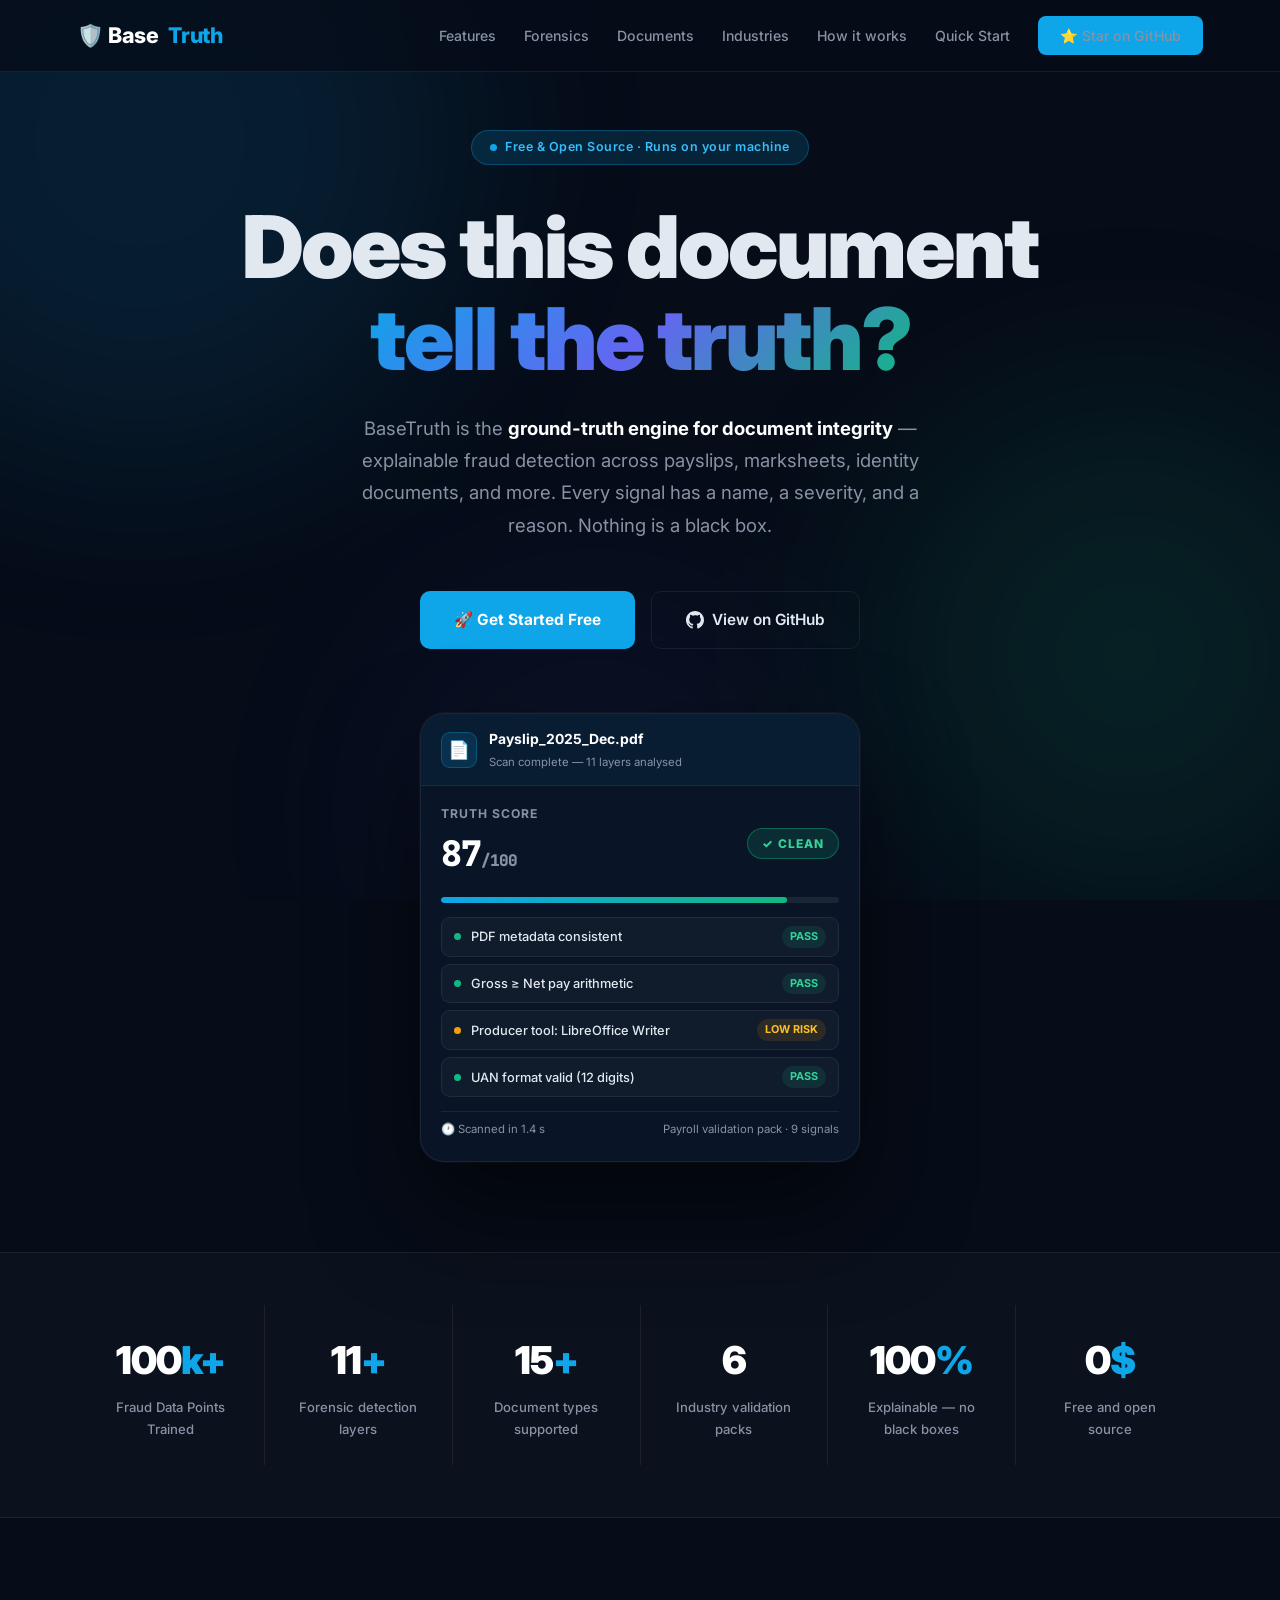
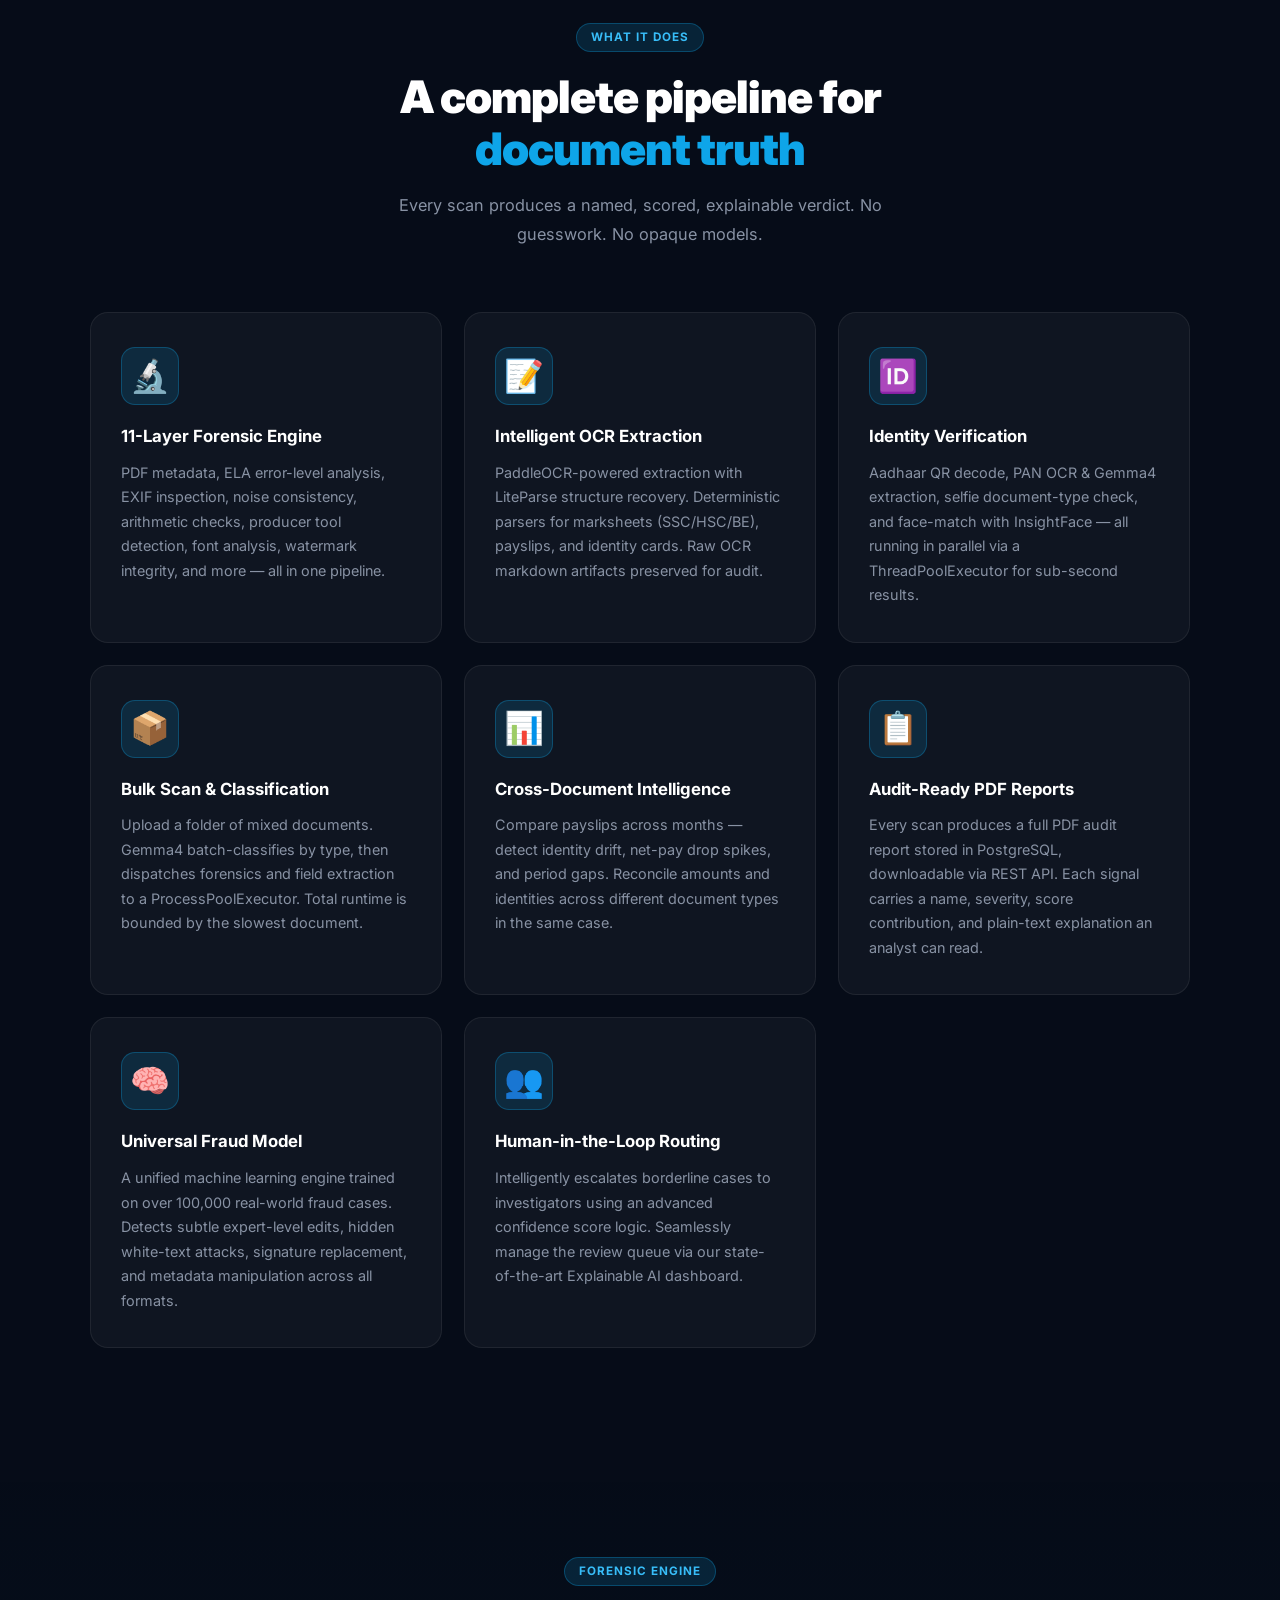
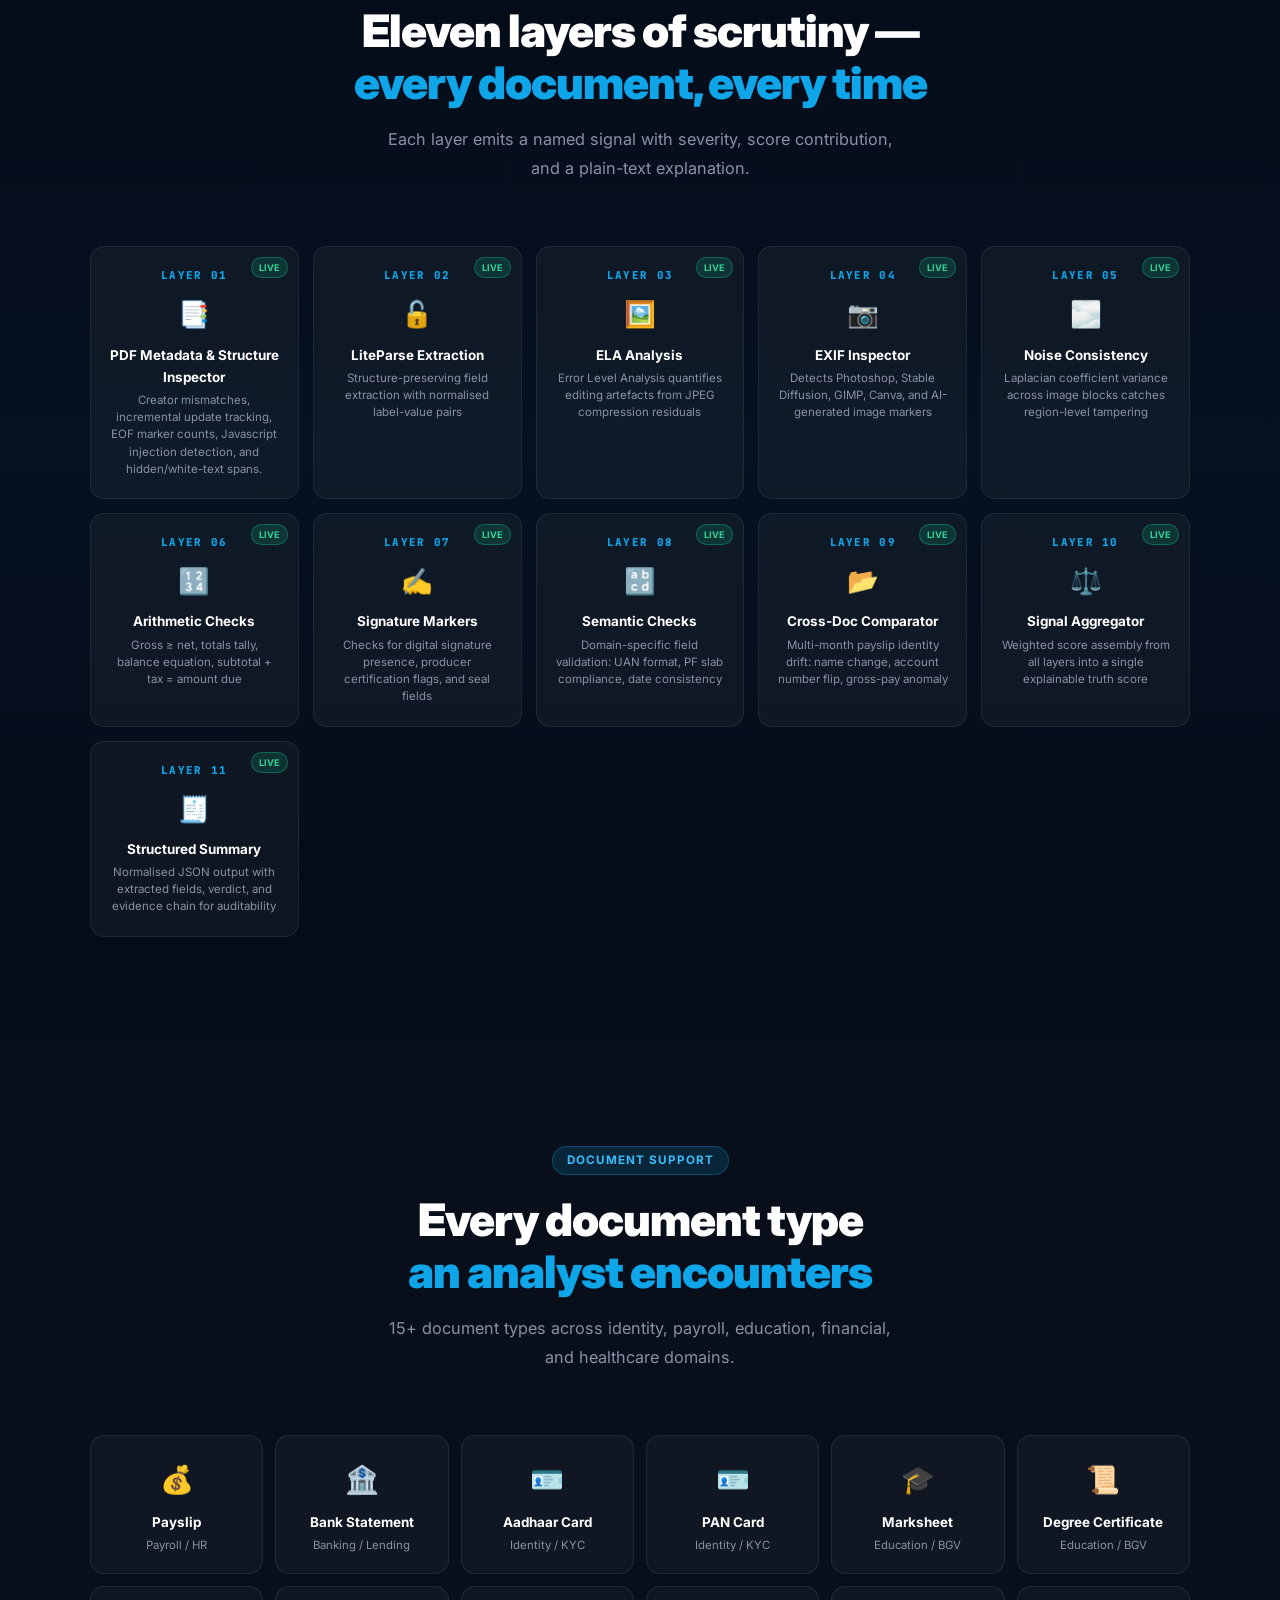
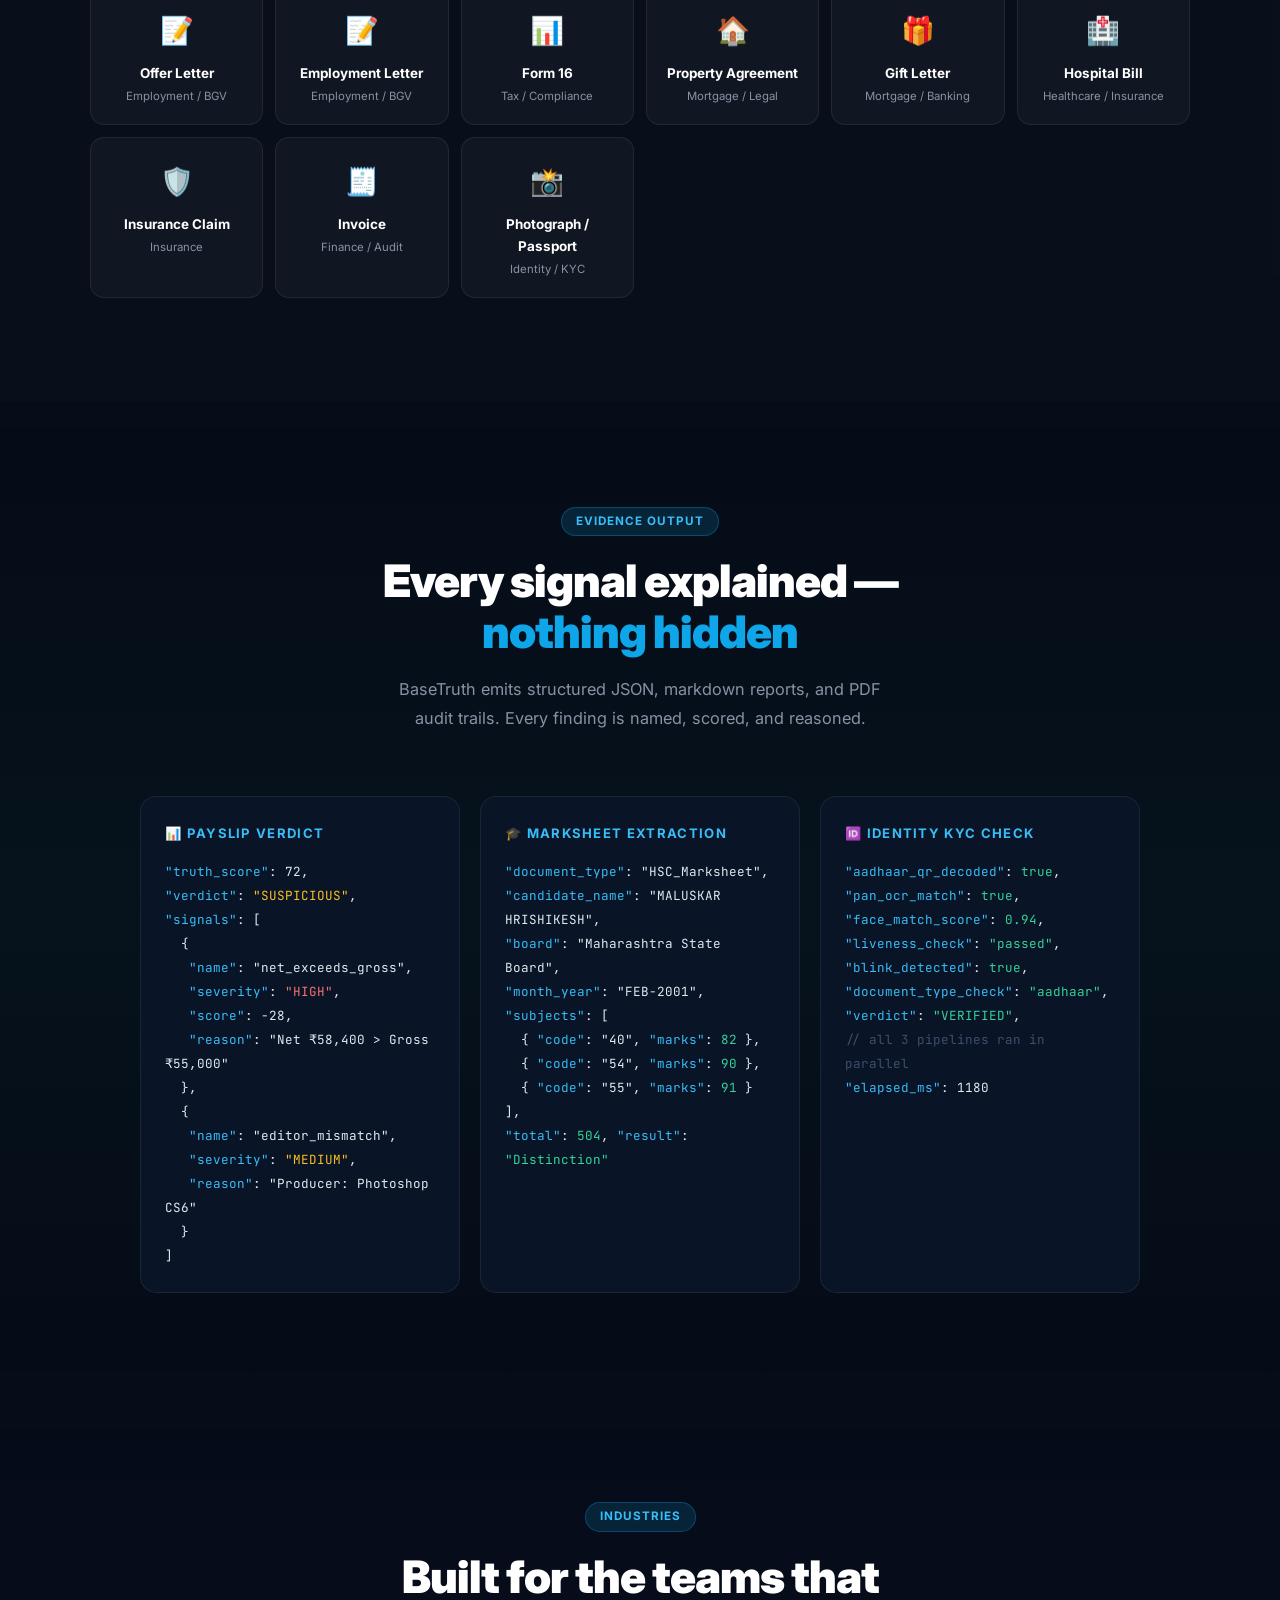
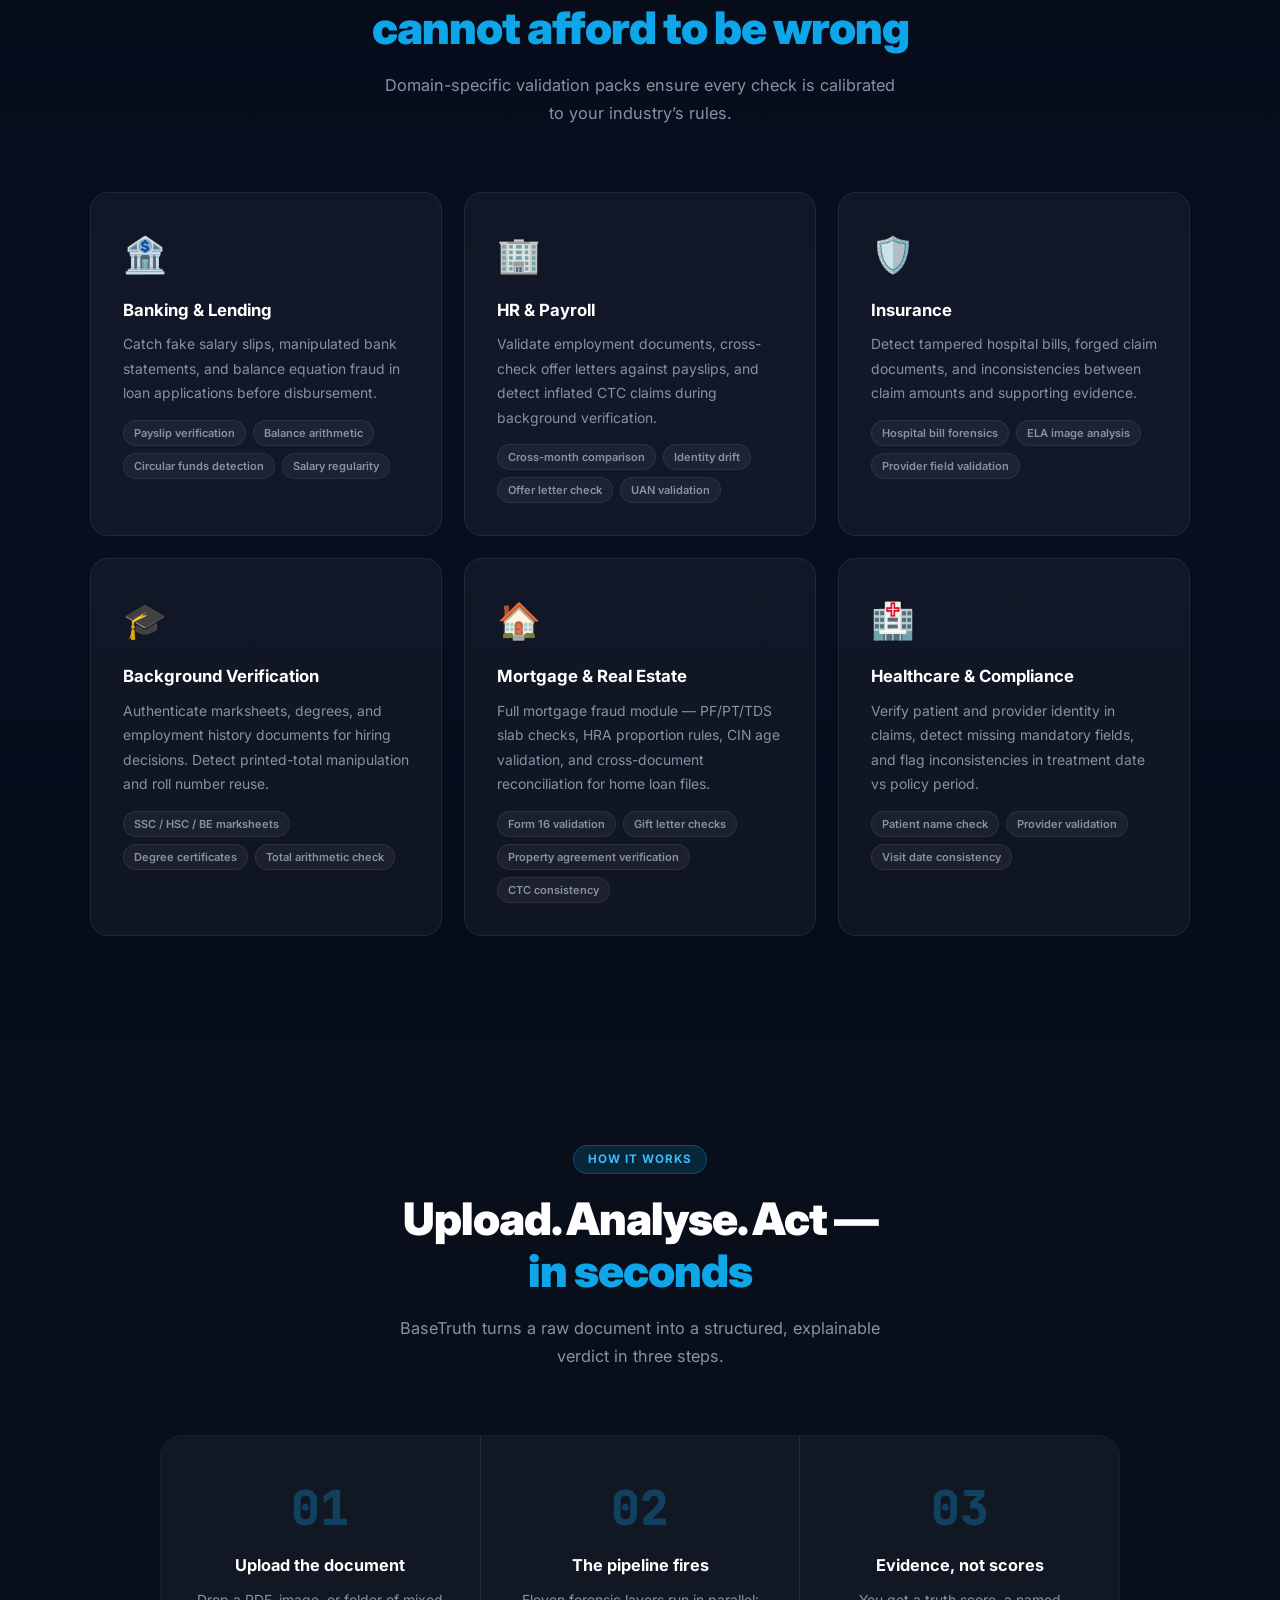
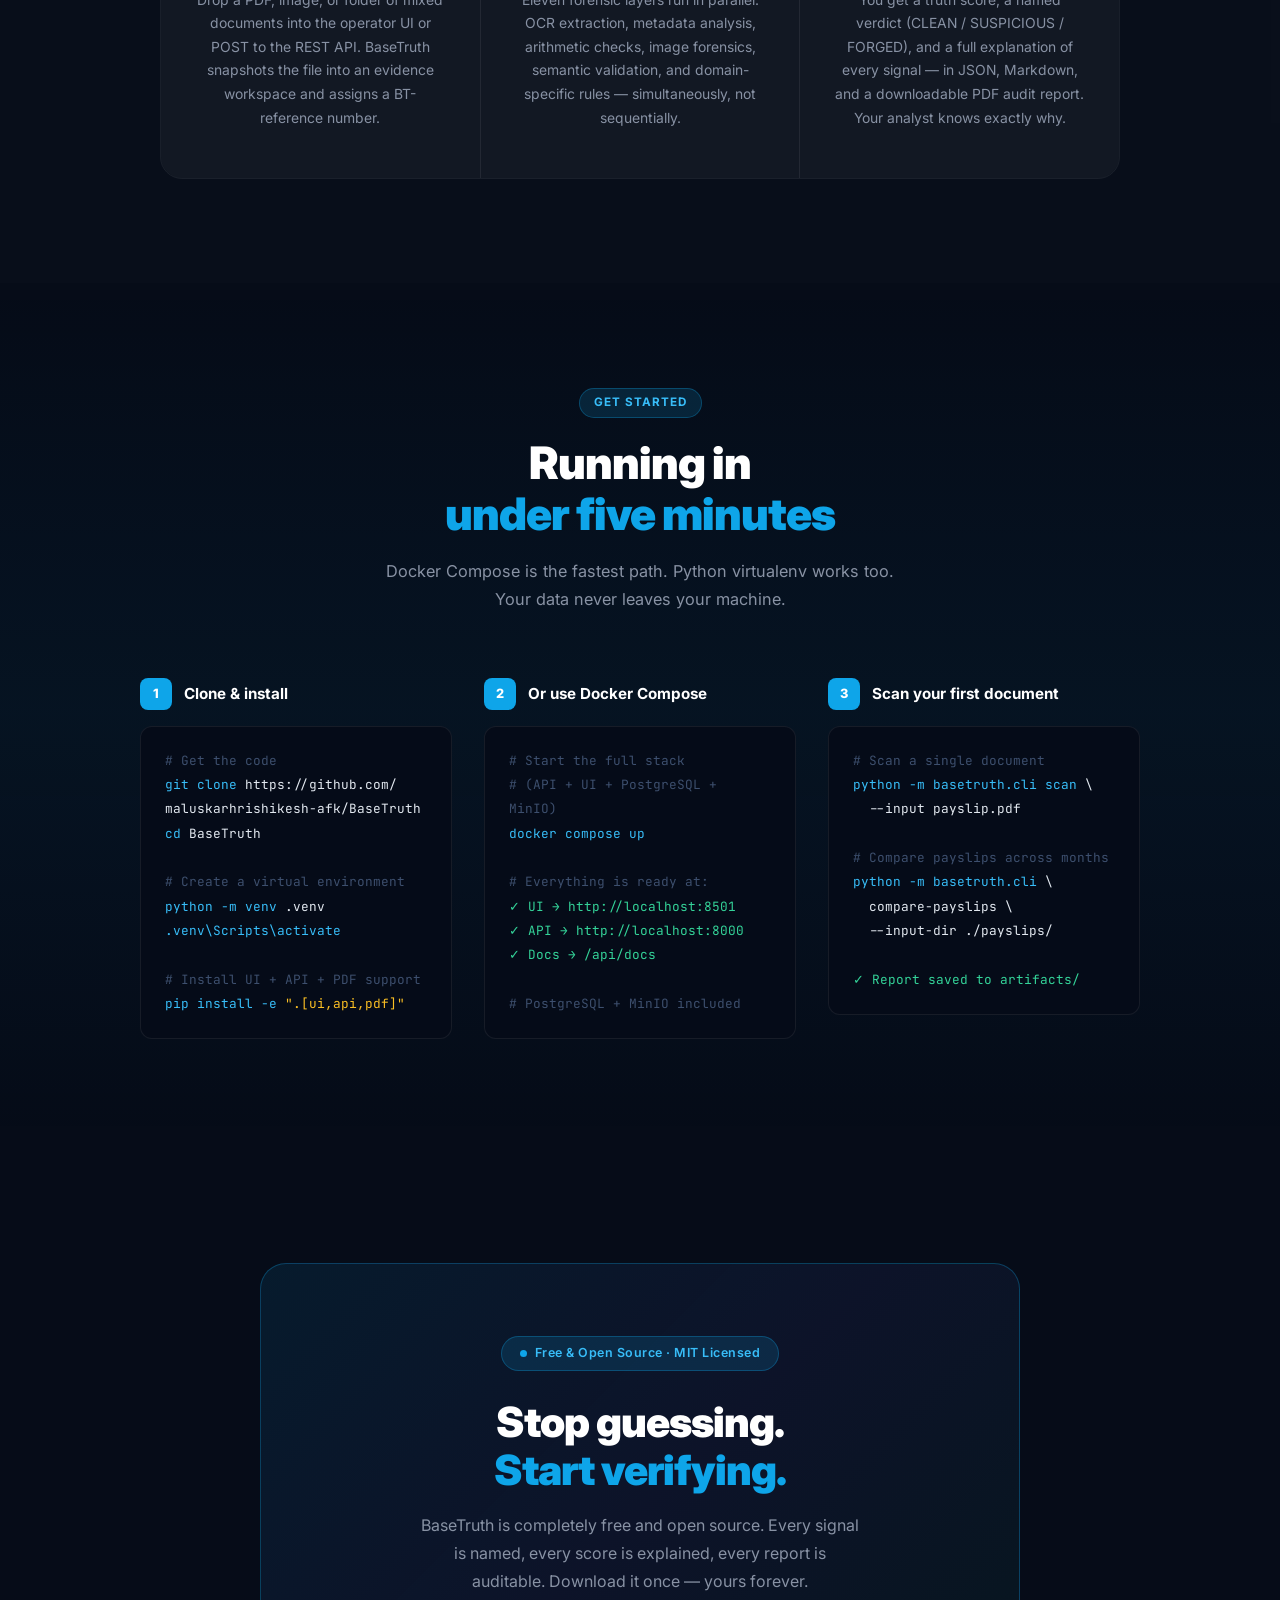
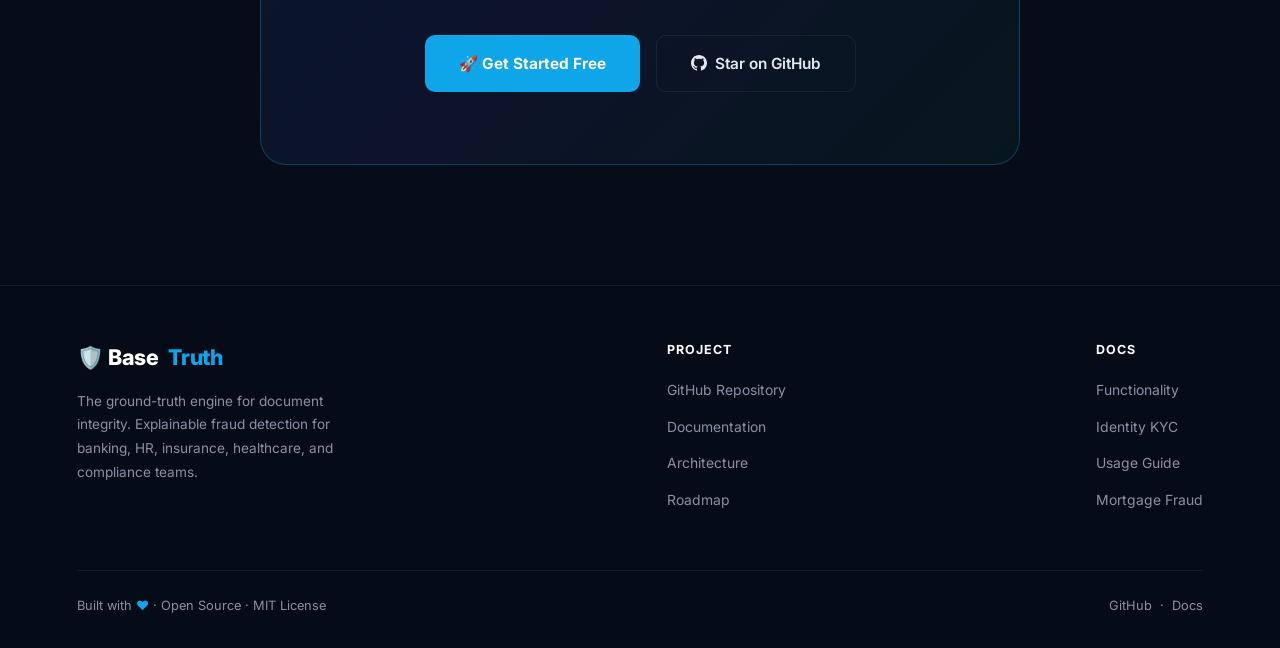
==== commit f27523d6: "feat: add ml training pipeline and align review workflows" ====
--- a/docs/index.html
+++ b/docs/index.html
@@ -480,6 +480,10 @@
     <!-- STATS -->
     <div class="stats-bar">
         <div class="stat-item reveal">
+            <div class="stat-number">100<span>k+</span></div>
+            <div class="stat-label">Fraud Data Points Trained</div>
+        </div>
+        <div class="stat-item reveal">
             <div class="stat-number">11<span>+</span></div>
             <div class="stat-label">Forensic detection layers</div>
         </div>
@@ -540,6 +544,16 @@
                 <div class="feature-title">Audit-Ready PDF Reports</div>
                 <div class="feature-desc">Every scan produces a full PDF audit report stored in PostgreSQL, downloadable via REST API. Each signal carries a name, severity, score contribution, and plain-text explanation an analyst can read.</div>
             </div>
+            <div class="feature-card reveal">
+                <div class="feature-icon">🧠</div>
+                <div class="feature-title">Universal Fraud Model</div>
+                <div class="feature-desc">A unified machine learning engine trained on over 100,000 real-world fraud cases. Detects subtle expert-level edits, hidden white-text attacks, signature replacement, and metadata manipulation across all formats.</div>
+            </div>
+            <div class="feature-card reveal">
+                <div class="feature-icon">👥</div>
+                <div class="feature-title">Human-in-the-Loop Routing</div>
+                <div class="feature-desc">Intelligently escalates borderline cases to investigators using an advanced confidence score logic. Seamlessly manage the review queue via our state-of-the-art Explainable AI dashboard.</div>
+            </div>
         </div>
     </section>
 
@@ -556,8 +570,8 @@
                 <span class="layer-badge badge-live">LIVE</span>
                 <div class="layer-num">Layer 01</div>
                 <div class="layer-icon">📑</div>
-                <div class="layer-name">PDF Metadata Inspector</div>
-                <div class="layer-desc">Creator, producer, modification date, and tool chain mismatch detection</div>
+                <div class="layer-name">PDF Metadata & Structure Inspector</div>
+                <div class="layer-desc">Creator mismatches, incremental update tracking, EOF marker counts, Javascript injection detection, and hidden/white-text spans.</div>
             </div>
             <div class="layer-card reveal">
                 <span class="layer-badge badge-live">LIVE</span>
